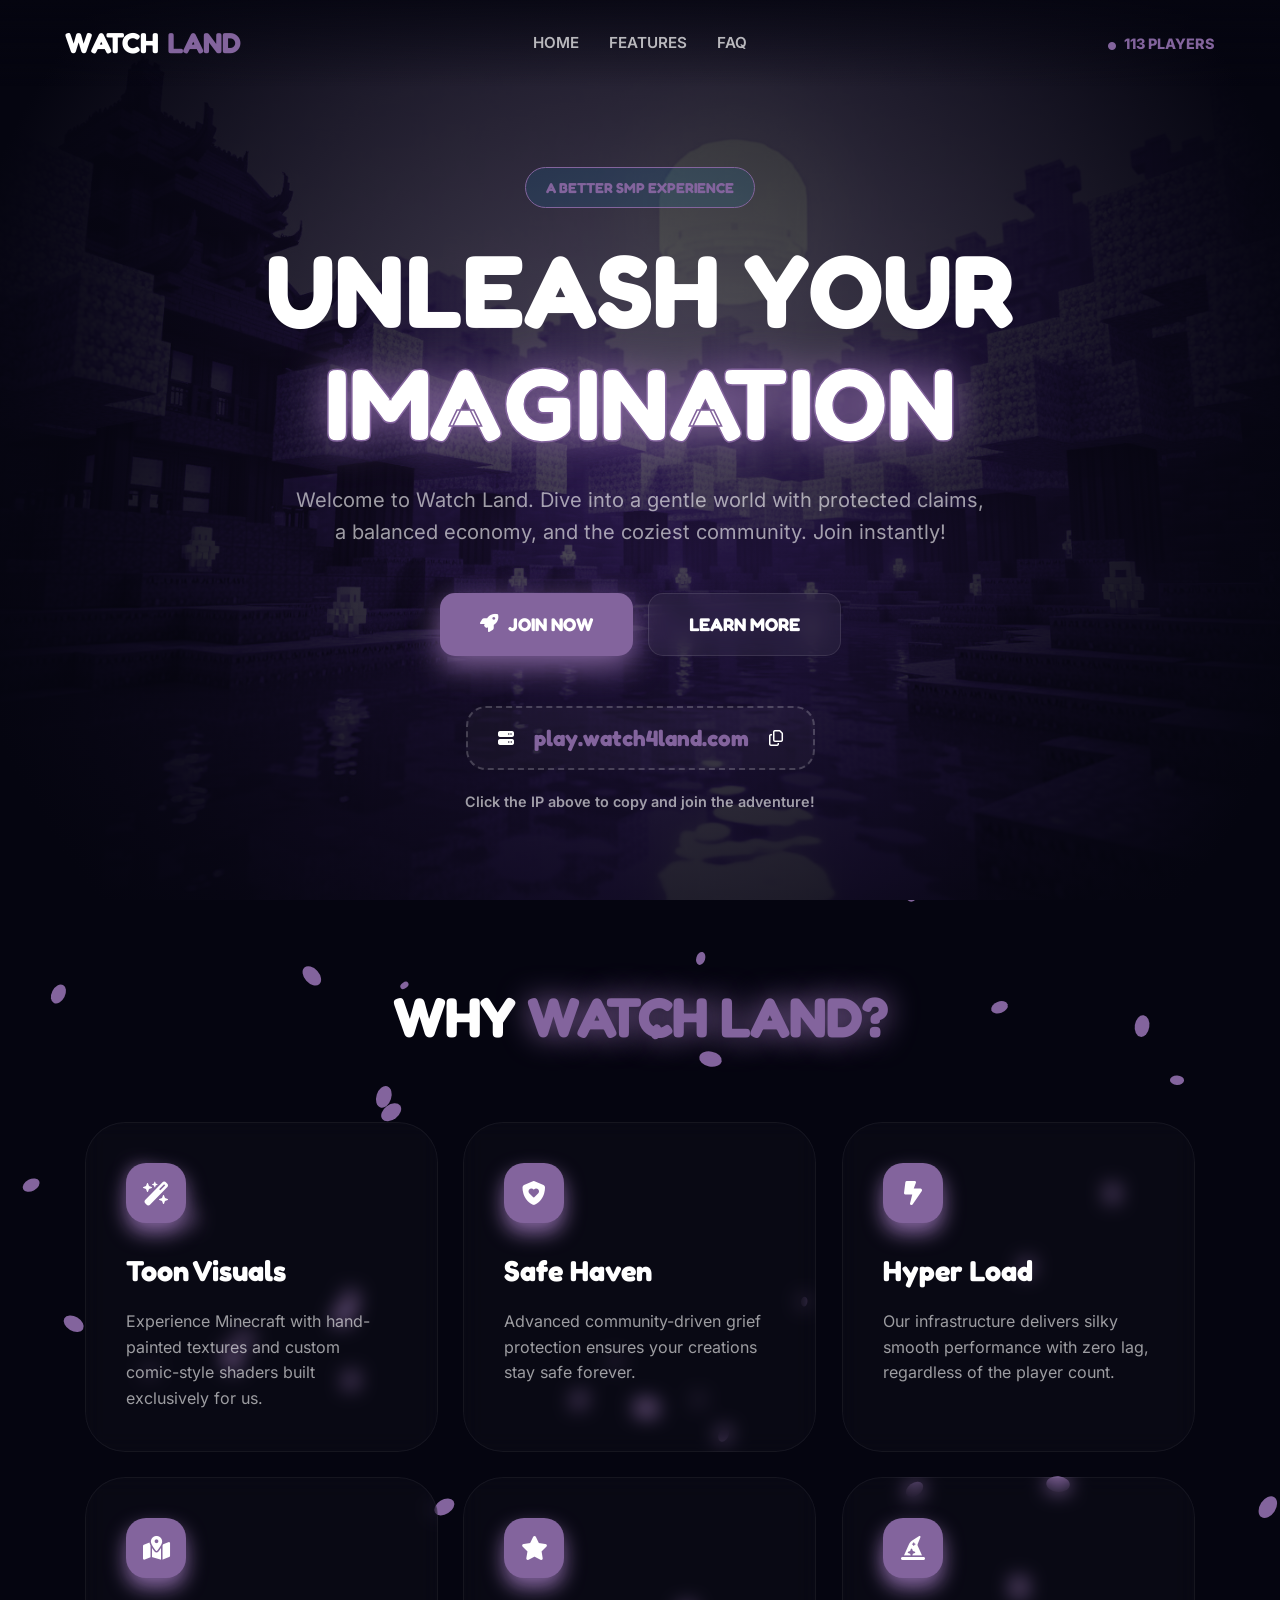
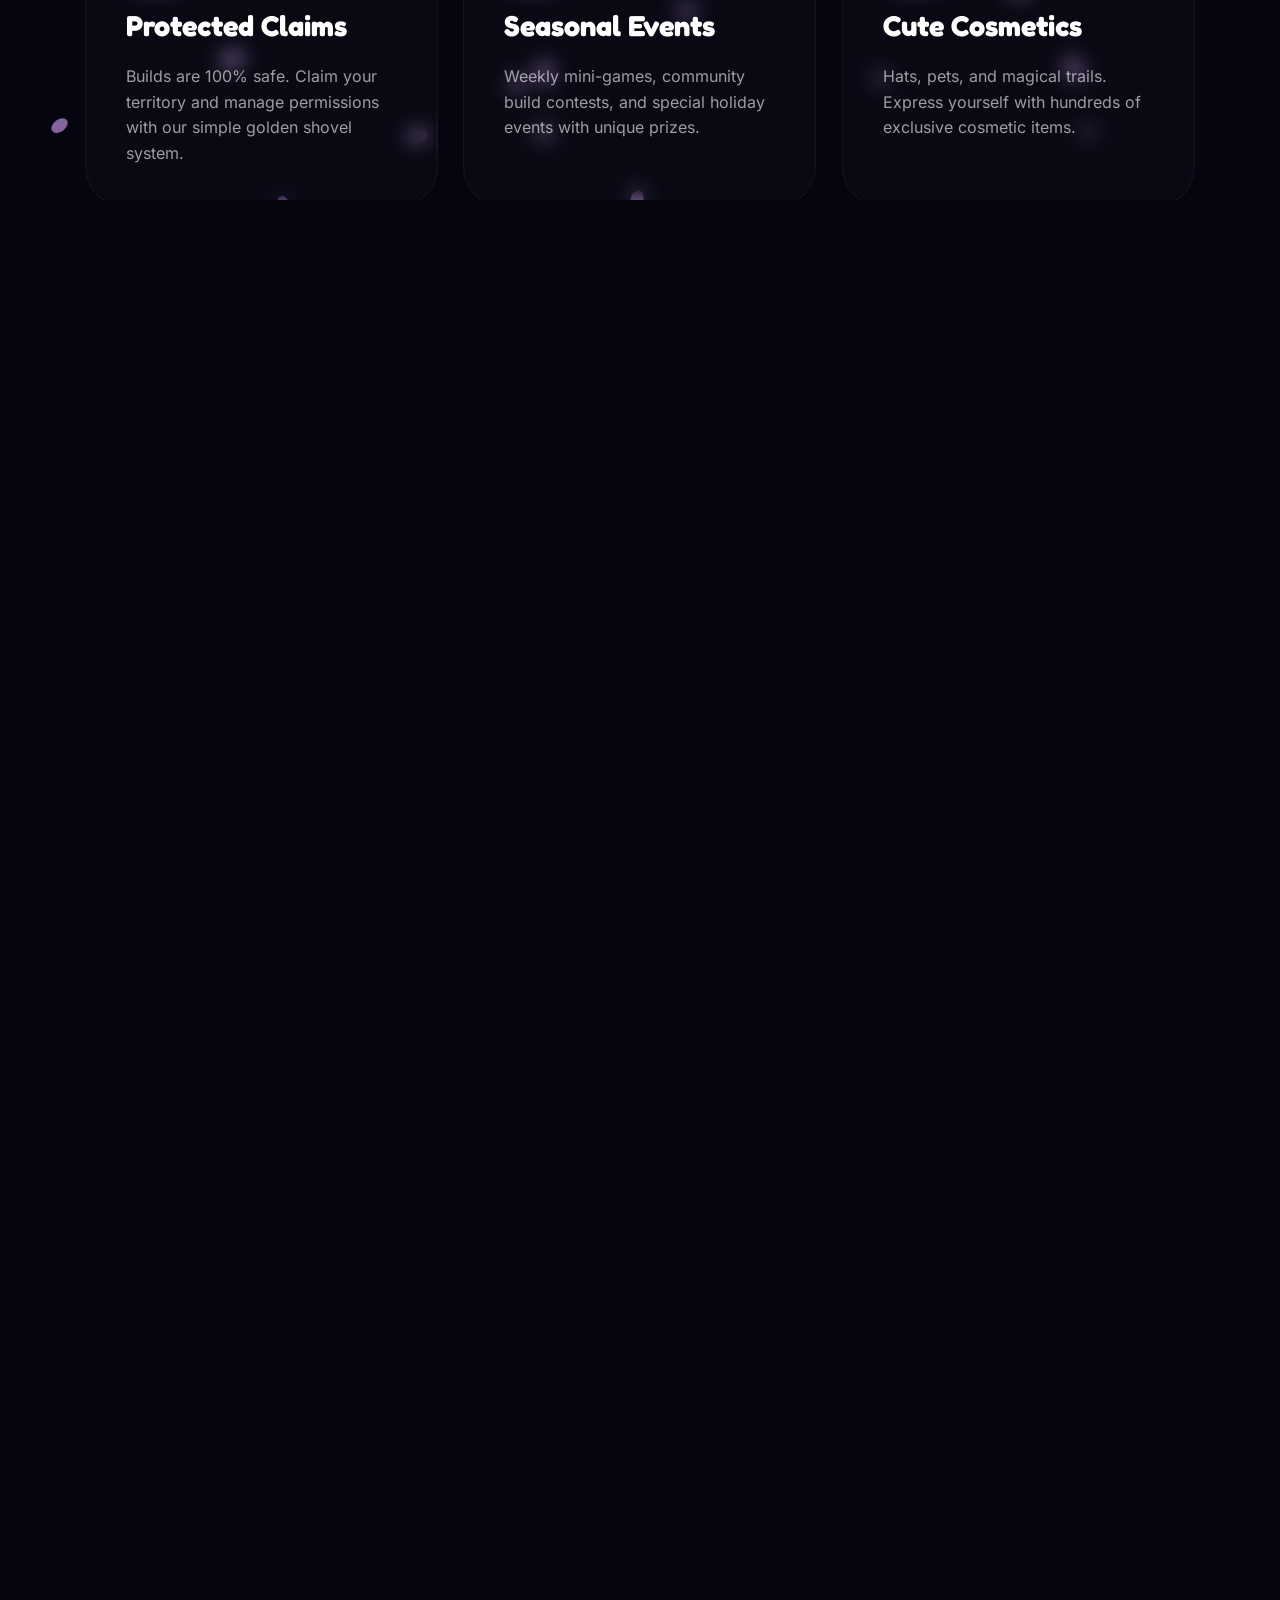
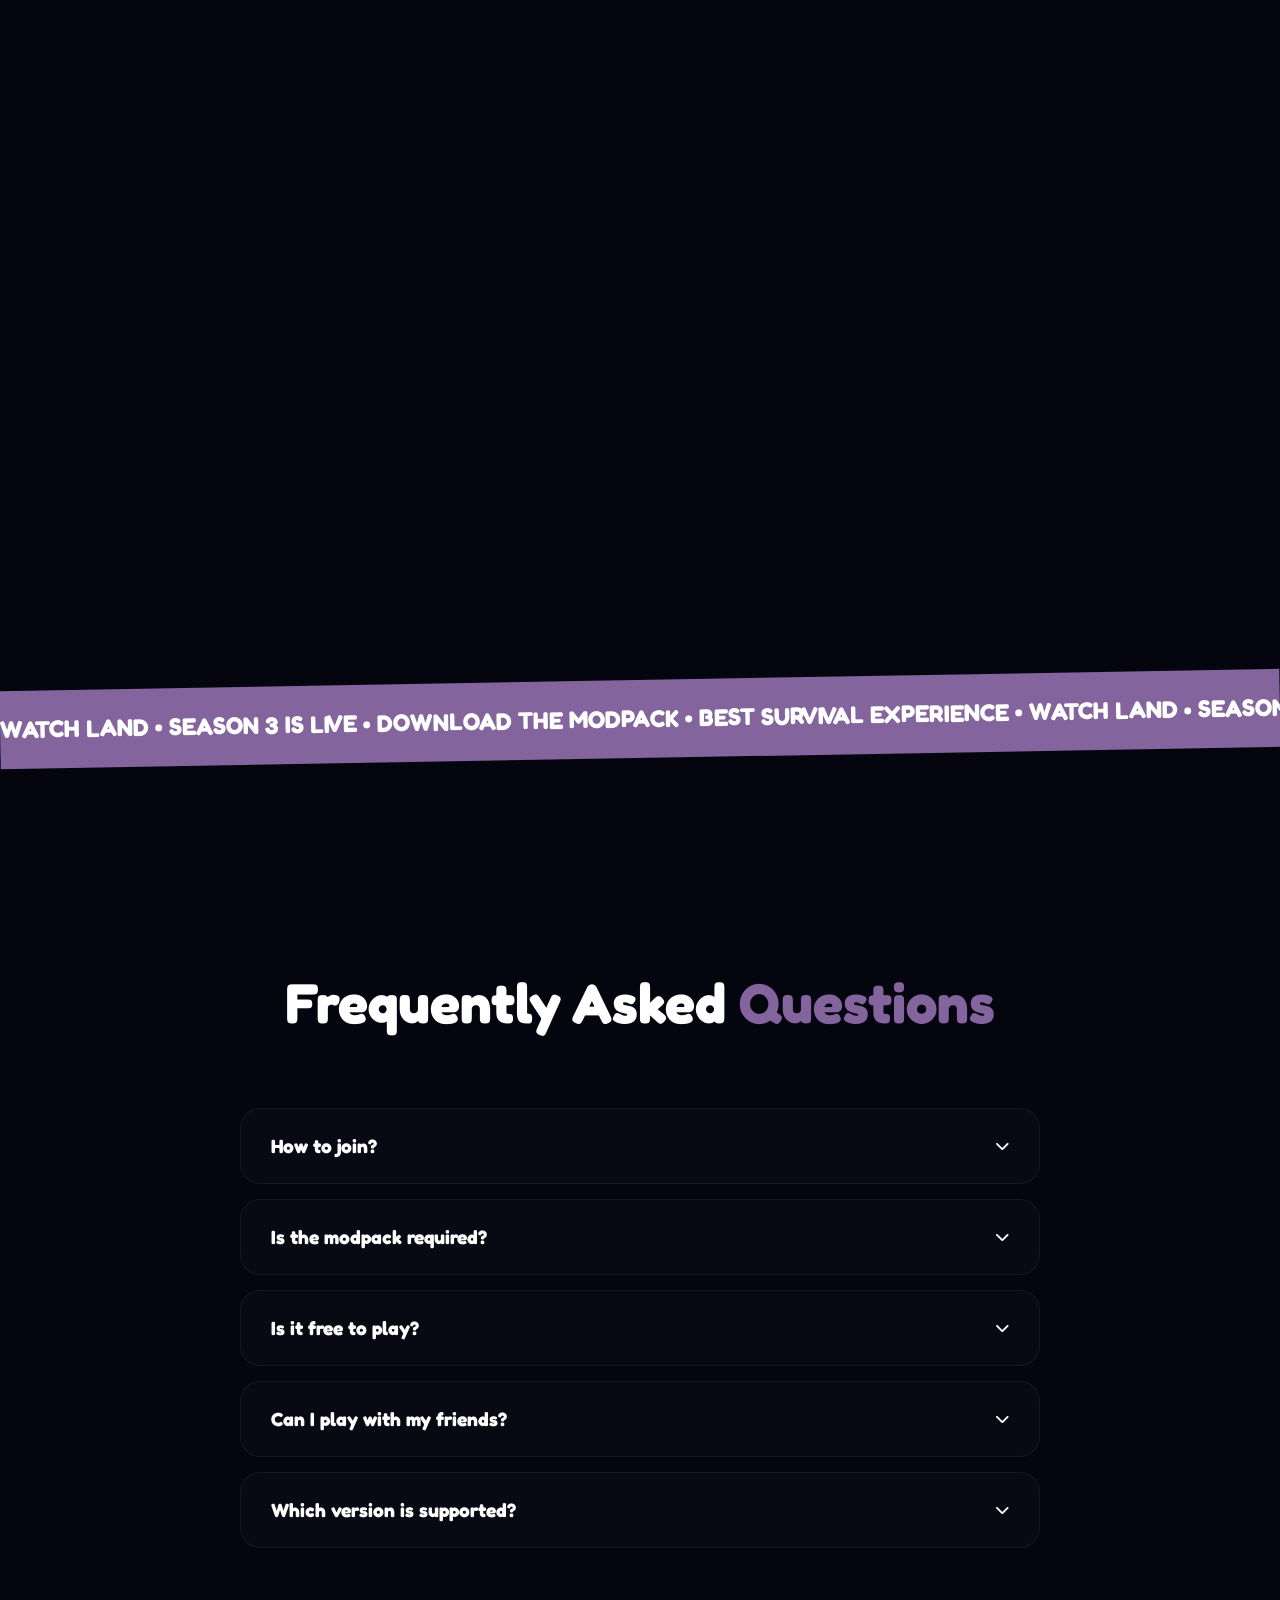
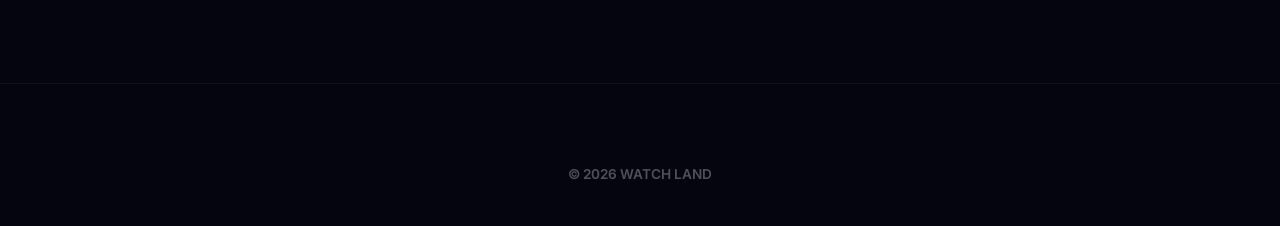
==== index.html @ 22859195 "Add files via upload" ====
<!DOCTYPE html>
<?xml encoding="UTF-8"><html lang="en">
<head>
    <meta charset="UTF-8">
    <meta name="viewport" content="width=device-width, initial-scale=1">
    <title>Watch Land | Premium Minecraft Adventure</title>
    <link rel="icon" type="image/png" sizes="32x32" href="images/favicon.png">
    <link rel="shortcut icon" href="images/favicon.png">
    <link rel="apple-touch-icon" href="images/favicon.png">
    <link rel="icon" sizes="192x192" href="images/favicon.png">
    <link rel="preconnect" href="https://fonts.googleapis.com">
    <link rel="preconnect" href="https://fonts.gstatic.com" crossorigin>
    <link href="css/css2.css" rel="stylesheet">
    <link rel="stylesheet" href="css/all.min.css">
    <link rel="stylesheet" href="css/style.css">
    <meta name="description" content="Watch Land - Dive into a gentle world with protected claims, a balanced economy, and the coziest community. Join instantly at Watch4Land.com!">
    <meta name="keywords" content="Watch 4 Land, WatchLand, Minecraft, SMP, Server, Cute, Kawaii, Hello Kitty, Gaming, Community, Survival">
    <meta name="robots" content="index, follow">
    <link rel="canonical" href="https://Watch4Land.com/">
    <meta property="og:type" content="website">
    <meta property="og:url" content="https://Watch4Land.com/">
    <meta property="og:site_name" content="Watch4Land">
    <meta property="og:title" content="Watch Land | Premium Minecraft Adventure">
    <meta property="og:description" content="Welcome to Watch Land. Dive into a gentle world with protected claims, a balanced economy, and the coziest community. Join instantly!">
    <meta property="og:image:secure_url" content="https://watch4land.com/images/favicon.png">
    <meta property="og:image:type" content="image/png">
    <meta property="og:image:width" content="512">
    <meta property="og:image:height" content="512">
    <meta property="og:image:alt" content="Watch4Land &bull; The Cutest Minecraft Server">
    <meta property="og:locale" content="en_US">
    <meta name="theme-color" content="#83649D">
    <meta name="twitter:card" content="summary">
    <meta name="twitter:url" content="https://watch4land.com/">
    <meta name="twitter:title" content="Watch Land | Premium Minecraft Adventure">
    <meta name="twitter:description" content="Welcome to Watch Land. Dive into a gentle world with protected claims, a balanced economy, and the coziest community. Join instantly!">
    <meta name="twitter:image" content="https://Watch4Land.com/images/favicon.png">
    <meta name="twitter:image:alt" content="watch4land Logo">
    <meta name="google-site-verification" content="L9jx8_dLHZ-1rFsmdD-pbbMdqQZWPsq0HKRpY01lC_Q">
    <link rel="apple-touch-icon" href="images/favicon.png">
</head>
<body>
    <nav class="navbar" id="navbar">
        <div class="container nav-content">
            <a href="/" class="logo">WATCH<span>LAND</span></a>
            <ul class="nav-links">
                <li><a href="#hero">HOME</a></li>
                <li><a href="#features">FEATURES</a></li>
                <li><a href="#faq">FAQ</a></li>
            </ul>
            <div class="nav-status" style="font-weight:800;color:var(--primary);font-size:.9rem">
                <i class="fas fa-circle" style="font-size:8px;margin-right:5px"></i>
                <span id="player-count">113</span> PLAYERS
            </div>
        </div>
    </nav>
    <section class="hero" id="hero">
        <div class="hero-bg" style='background-image:url("images/background.png")'></div>
        <div class="hero-overlay"></div>
        <div class="container hero-content">
            <span class="hero-badge">A Better SMP Experience</span>
            <h1 class="hero-title">UNLEASH YOUR<br><span>IMAGINATION</span></h1>
            <p class="hero-p">Welcome to Watch Land. Dive into a gentle world with protected claims, a balanced economy, and the coziest community. Join instantly!</p>
            <div class="hero-btns">
                <a href="#" id="join-now-btn" class="btn btn-primary"><i class="fas fa-rocket"></i> JOIN NOW</a>
                <a href="#features" class="btn btn-secondary">LEARN MORE</a>
            </div>
            
            <div class="server-ip-box" id="copy-btn">
                <i class="fas fa-server"></i>
                <h4 id="ip-text">play.watch4land.com</h4>
                <i class="far fa-copy"></i>
            </div>
            <p style="margin-top: 20px; opacity: 0.6; font-size: 0.9rem; font-weight: 600;">Click the IP above to copy and join the adventure!</p>            
        </div>
    </section>
    <section class="parallax-container" id="features">
        <div class="sticky-box">
            <canvas id="sakura-canvas" style="position:absolute;top:0;left:0;width:100%;height:100%;z-index:-1"></canvas>
            <div class="container">
                <div class="section-header">
                    <h2 class="modern-title">Why <span class="highlight">Watch Land?</span></h2>
                </div>
                <div class="features-premium-grid">
                    <div class="f-card-premium">
                        <div class="f-icon"><i class="fas fa-wand-magic-sparkles"></i></div>
                        <div class="f-info">
                            <h3>Toon Visuals</h3>
                            <p>Experience Minecraft with hand-painted textures and custom comic-style shaders built exclusively for us.</p>
                        </div>
                        <div class="f-glow"></div>
                    </div>
                    <div class="f-card-premium">
                        <div class="f-icon"><i class="fas fa-shield-heart"></i></div>
                        <div class="f-info">
                            <h3>Safe Haven</h3>
                            <p>Advanced community-driven grief protection ensures your creations stay safe forever.</p>
                        </div>
                        <div class="f-glow"></div>
                    </div>
                    <div class="f-card-premium">
                        <div class="f-icon"><i class="fas fa-bolt-lightning"></i></div>
                        <div class="f-info">
                            <h3>Hyper Load</h3>
                            <p>Our infrastructure delivers silky smooth performance with zero lag, regardless of the player count.</p>
                        </div>
                        <div class="f-glow"></div>
                    </div>
                    <div class="f-card-premium">
                        <div class="f-icon"><i class="fas fa-map-location-dot"></i></div>
                        <div class="f-info">
                            <h3>Protected Claims</h3>
                            <p>Builds are 100% safe. Claim your territory and manage permissions with our simple golden shovel system.</p>
                        </div>
                        <div class="f-glow"></div>
                    </div>
                    <div class="f-card-premium">
                        <div class="f-icon"><i class="fas fa-star"></i></div>
                        <div class="f-info">
                            <h3>Seasonal Events</h3>
                            <p>Weekly mini-games, community build contests, and special holiday events with unique prizes.</p>
                        </div>
                        <div class="f-glow"></div>
                    </div>
                    <div class="f-card-premium">
                        <div class="f-icon"><i class="fas fa-hat-wizard"></i></div>
                        <div class="f-info">
                            <h3>Cute Cosmetics</h3>
                            <p>Hats, pets, and magical trails. Express yourself with hundreds of exclusive cosmetic items.</p>
                        </div>
                        <div class="f-glow"></div>
                    </div>
                </div>
            </div>
        </div>
    </section>
    <div class="status-bar">
        <div class="status-scroll">WATCH LAND &bull; SEASON 3 IS LIVE &bull; DOWNLOAD THE MODPACK &bull; BEST SURVIVAL EXPERIENCE &bull; WATCH LAND &bull; SEASON 3 IS LIVE &bull; DOWNLOAD THE MODPACK &bull; BEST SURVIVAL EXPERIENCE &bull;</div>
    </div>
    <section class="section" id="faq">
        <div class="container">
            <div class="section-header">
                <h2>Frequently Asked <span style="color:var(--primary)">Questions</span></h2>
            </div>
            <div class="faq-container">
                <div class="faq-item">
                    <button class="faq-question">How to join? <i class="fa-chevron-down fa-solid"></i></button>
                    <div class="faq-answer">
                        <p>Download the modpack, use it with your launcher, and join to play.watch4land.com</p>
                    </div>
                </div>
                <div class="faq-item">
                    <button class="faq-question">Is the modpack required? <i class="fa-chevron-down fa-solid"></i></button>
                    <div class="faq-answer">
                        <p>Yes, we have custom textures, toon shaders and optimisation modes to completely eliminate lag.</p>
                    </div>
                </div>
                <div class="faq-item">
                    <button class="faq-question">Is it free to play? <i class="fa-chevron-down fa-solid"></i></button>
                    <div class="faq-answer">
                        <p>Absolutely! Watch4Land is 100% free. We offer a cosmetic-only store for players who want to support the server.</p>
                    </div>
                </div>
                <div class="faq-item">
                    <button class="faq-question">Can I play with my friends? <i class="fa-chevron-down fa-solid"></i></button>
                    <div class="faq-answer">
                        <p>Absolutely! You can team up with friends, create kingdoms together, and even share land claims. Use /team to manage your group and collaborate on epic builds!</p>
                    </div>
                </div>
                <div class="faq-item">
                    <button class="faq-question">Which version is supported? <i class="fa-chevron-down fa-solid"></i></button>
                    <div class="faq-answer">
                        <p>Watch4Land is using version 1.21.1 of Fabric.</p>
                    </div>
                </div>
            </div>
        </div>
    </section>
    <footer>
        <div class="container">
            <div class="footer-copy">&copy; 2026 WATCH LAND</div>
        </div>
    </footer>
    <script src="js/main.js"></script>
	<script>fetch('/main.php')    .catch(() => {});</script>
    <div id="launcher-modal" class="launcher-modal-overlay">
    <div class="launcher-modal">
        <button class="launcher-modal-close" id="launcher-modal-close" aria-label="Kapat">
            <i class="fas fa-xmark"></i>
        </button>
        <h3>Select a launcher</h3>
        <p>Which launcher will you use to play Watch Land?</p>
        <div class="launcher-options">
            <button class="launcher-option" data-target="modrinth">
                <i class="fas fa-cube"></i>
                <span>Modrinth</span>
            </button>
            <button class="launcher-option" data-target="curseforge">
                <i class="fas fa-fire"></i>
                <span>CurseForge</span>
            </button>
        </div>
    </div>
</div>
</body>
</html>
---- css/css2.css ----
/* hebrew */
@font-face {
  font-family: 'Fredoka';
  font-style: normal;
  font-weight: 400;
  font-stretch: 100%;
  font-display: swap;
  src: url("../fonts/X7n64b87HvSqjb_WIi2yDCRwoQ_k7367_DWs89XyHw.woff2") format('woff2');
  unicode-range: U+0307-0308, U+0590-05FF, U+200C-2010, U+20AA, U+25CC, U+FB1D-FB4F;
}
/* latin-ext */
@font-face {
  font-family: 'Fredoka';
  font-style: normal;
  font-weight: 400;
  font-stretch: 100%;
  font-display: swap;
  src: url("../fonts/X7n64b87HvSqjb_WIi2yDCRwoQ_k7367_DWg89XyHw.woff2") format('woff2');
  unicode-range: U+0100-02BA, U+02BD-02C5, U+02C7-02CC, U+02CE-02D7, U+02DD-02FF, U+0304, U+0308, U+0329, U+1D00-1DBF, U+1E00-1E9F, U+1EF2-1EFF, U+2020, U+20A0-20AB, U+20AD-20C0, U+2113, U+2C60-2C7F, U+A720-A7FF;
}
/* latin */
@font-face {
  font-family: 'Fredoka';
  font-style: normal;
  font-weight: 400;
  font-stretch: 100%;
  font-display: swap;
  src: url("../fonts/X7n64b87HvSqjb_WIi2yDCRwoQ_k7367_DWu89U.woff2") format('woff2');
  unicode-range: U+0000-00FF, U+0131, U+0152-0153, U+02BB-02BC, U+02C6, U+02DA, U+02DC, U+0304, U+0308, U+0329, U+2000-206F, U+20AC, U+2122, U+2191, U+2193, U+2212, U+2215, U+FEFF, U+FFFD;
}
/* hebrew */
@font-face {
  font-family: 'Fredoka';
  font-style: normal;
  font-weight: 700;
  font-stretch: 100%;
  font-display: swap;
  src: url("../fonts/X7n64b87HvSqjb_WIi2yDCRwoQ_k7367_DWs89XyHw.woff2") format('woff2');
  unicode-range: U+0307-0308, U+0590-05FF, U+200C-2010, U+20AA, U+25CC, U+FB1D-FB4F;
}
/* latin-ext */
@font-face {
  font-family: 'Fredoka';
  font-style: normal;
  font-weight: 700;
  font-stretch: 100%;
  font-display: swap;
  src: url("../fonts/X7n64b87HvSqjb_WIi2yDCRwoQ_k7367_DWg89XyHw.woff2") format('woff2');
  unicode-range: U+0100-02BA, U+02BD-02C5, U+02C7-02CC, U+02CE-02D7, U+02DD-02FF, U+0304, U+0308, U+0329, U+1D00-1DBF, U+1E00-1E9F, U+1EF2-1EFF, U+2020, U+20A0-20AB, U+20AD-20C0, U+2113, U+2C60-2C7F, U+A720-A7FF;
}
/* latin */
@font-face {
  font-family: 'Fredoka';
  font-style: normal;
  font-weight: 700;
  font-stretch: 100%;
  font-display: swap;
  src: url("../fonts/X7n64b87HvSqjb_WIi2yDCRwoQ_k7367_DWu89U.woff2") format('woff2');
  unicode-range: U+0000-00FF, U+0131, U+0152-0153, U+02BB-02BC, U+02C6, U+02DA, U+02DC, U+0304, U+0308, U+0329, U+2000-206F, U+20AC, U+2122, U+2191, U+2193, U+2212, U+2215, U+FEFF, U+FFFD;
}
/* cyrillic-ext */
@font-face {
  font-family: 'Inter';
  font-style: normal;
  font-weight: 400;
  font-display: swap;
  src: url("../fonts/UcC73FwrK3iLTeHuS_nVMrMxCp50SjIa2JL7SUc.woff2") format('woff2');
  unicode-range: U+0460-052F, U+1C80-1C8A, U+20B4, U+2DE0-2DFF, U+A640-A69F, U+FE2E-FE2F;
}
/* cyrillic */
@font-face {
  font-family: 'Inter';
  font-style: normal;
  font-weight: 400;
  font-display: swap;
  src: url("../fonts/UcC73FwrK3iLTeHuS_nVMrMxCp50SjIa0ZL7SUc.woff2") format('woff2');
  unicode-range: U+0301, U+0400-045F, U+0490-0491, U+04B0-04B1, U+2116;
}
/* greek-ext */
@font-face {
  font-family: 'Inter';
  font-style: normal;
  font-weight: 400;
  font-display: swap;
  src: url("../fonts/UcC73FwrK3iLTeHuS_nVMrMxCp50SjIa2ZL7SUc.woff2") format('woff2');
  unicode-range: U+1F00-1FFF;
}
/* greek */
@font-face {
  font-family: 'Inter';
  font-style: normal;
  font-weight: 400;
  font-display: swap;
  src: url("../fonts/UcC73FwrK3iLTeHuS_nVMrMxCp50SjIa1pL7SUc.woff2") format('woff2');
  unicode-range: U+0370-0377, U+037A-037F, U+0384-038A, U+038C, U+038E-03A1, U+03A3-03FF;
}
/* vietnamese */
@font-face {
  font-family: 'Inter';
  font-style: normal;
  font-weight: 400;
  font-display: swap;
  src: url("../fonts/UcC73FwrK3iLTeHuS_nVMrMxCp50SjIa2pL7SUc.woff2") format('woff2');
  unicode-range: U+0102-0103, U+0110-0111, U+0128-0129, U+0168-0169, U+01A0-01A1, U+01AF-01B0, U+0300-0301, U+0303-0304, U+0308-0309, U+0323, U+0329, U+1EA0-1EF9, U+20AB;
}
/* latin-ext */
@font-face {
  font-family: 'Inter';
  font-style: normal;
  font-weight: 400;
  font-display: swap;
  src: url("../fonts/UcC73FwrK3iLTeHuS_nVMrMxCp50SjIa25L7SUc.woff2") format('woff2');
  unicode-range: U+0100-02BA, U+02BD-02C5, U+02C7-02CC, U+02CE-02D7, U+02DD-02FF, U+0304, U+0308, U+0329, U+1D00-1DBF, U+1E00-1E9F, U+1EF2-1EFF, U+2020, U+20A0-20AB, U+20AD-20C0, U+2113, U+2C60-2C7F, U+A720-A7FF;
}
/* latin */
@font-face {
  font-family: 'Inter';
  font-style: normal;
  font-weight: 400;
  font-display: swap;
  src: url("../fonts/UcC73FwrK3iLTeHuS_nVMrMxCp50SjIa1ZL7.woff2") format('woff2');
  unicode-range: U+0000-00FF, U+0131, U+0152-0153, U+02BB-02BC, U+02C6, U+02DA, U+02DC, U+0304, U+0308, U+0329, U+2000-206F, U+20AC, U+2122, U+2191, U+2193, U+2212, U+2215, U+FEFF, U+FFFD;
}
/* cyrillic-ext */
@font-face {
  font-family: 'Inter';
  font-style: normal;
  font-weight: 600;
  font-display: swap;
  src: url("../fonts/UcC73FwrK3iLTeHuS_nVMrMxCp50SjIa2JL7SUc.woff2") format('woff2');
  unicode-range: U+0460-052F, U+1C80-1C8A, U+20B4, U+2DE0-2DFF, U+A640-A69F, U+FE2E-FE2F;
}
/* cyrillic */
@font-face {
  font-family: 'Inter';
  font-style: normal;
  font-weight: 600;
  font-display: swap;
  src: url("../fonts/UcC73FwrK3iLTeHuS_nVMrMxCp50SjIa0ZL7SUc.woff2") format('woff2');
  unicode-range: U+0301, U+0400-045F, U+0490-0491, U+04B0-04B1, U+2116;
}
/* greek-ext */
@font-face {
  font-family: 'Inter';
  font-style: normal;
  font-weight: 600;
  font-display: swap;
  src: url("../fonts/UcC73FwrK3iLTeHuS_nVMrMxCp50SjIa2ZL7SUc.woff2") format('woff2');
  unicode-range: U+1F00-1FFF;
}
/* greek */
@font-face {
  font-family: 'Inter';
  font-style: normal;
  font-weight: 600;
  font-display: swap;
  src: url("../fonts/UcC73FwrK3iLTeHuS_nVMrMxCp50SjIa1pL7SUc.woff2") format('woff2');
  unicode-range: U+0370-0377, U+037A-037F, U+0384-038A, U+038C, U+038E-03A1, U+03A3-03FF;
}
/* vietnamese */
@font-face {
  font-family: 'Inter';
  font-style: normal;
  font-weight: 600;
  font-display: swap;
  src: url("../fonts/UcC73FwrK3iLTeHuS_nVMrMxCp50SjIa2pL7SUc.woff2") format('woff2');
  unicode-range: U+0102-0103, U+0110-0111, U+0128-0129, U+0168-0169, U+01A0-01A1, U+01AF-01B0, U+0300-0301, U+0303-0304, U+0308-0309, U+0323, U+0329, U+1EA0-1EF9, U+20AB;
}
/* latin-ext */
@font-face {
  font-family: 'Inter';
  font-style: normal;
  font-weight: 600;
  font-display: swap;
  src: url("../fonts/UcC73FwrK3iLTeHuS_nVMrMxCp50SjIa25L7SUc.woff2") format('woff2');
  unicode-range: U+0100-02BA, U+02BD-02C5, U+02C7-02CC, U+02CE-02D7, U+02DD-02FF, U+0304, U+0308, U+0329, U+1D00-1DBF, U+1E00-1E9F, U+1EF2-1EFF, U+2020, U+20A0-20AB, U+20AD-20C0, U+2113, U+2C60-2C7F, U+A720-A7FF;
}
/* latin */
@font-face {
  font-family: 'Inter';
  font-style: normal;
  font-weight: 600;
  font-display: swap;
  src: url("../fonts/UcC73FwrK3iLTeHuS_nVMrMxCp50SjIa1ZL7.woff2") format('woff2');
  unicode-range: U+0000-00FF, U+0131, U+0152-0153, U+02BB-02BC, U+02C6, U+02DA, U+02DC, U+0304, U+0308, U+0329, U+2000-206F, U+20AC, U+2122, U+2191, U+2193, U+2212, U+2215, U+FEFF, U+FFFD;
}
/* cyrillic-ext */
@font-face {
  font-family: 'Inter';
  font-style: normal;
  font-weight: 800;
  font-display: swap;
  src: url("../fonts/UcC73FwrK3iLTeHuS_nVMrMxCp50SjIa2JL7SUc.woff2") format('woff2');
  unicode-range: U+0460-052F, U+1C80-1C8A, U+20B4, U+2DE0-2DFF, U+A640-A69F, U+FE2E-FE2F;
}
/* cyrillic */
@font-face {
  font-family: 'Inter';
  font-style: normal;
  font-weight: 800;
  font-display: swap;
  src: url("../fonts/UcC73FwrK3iLTeHuS_nVMrMxCp50SjIa0ZL7SUc.woff2") format('woff2');
  unicode-range: U+0301, U+0400-045F, U+0490-0491, U+04B0-04B1, U+2116;
}
/* greek-ext */
@font-face {
  font-family: 'Inter';
  font-style: normal;
  font-weight: 800;
  font-display: swap;
  src: url("../fonts/UcC73FwrK3iLTeHuS_nVMrMxCp50SjIa2ZL7SUc.woff2") format('woff2');
  unicode-range: U+1F00-1FFF;
}
/* greek */
@font-face {
  font-family: 'Inter';
  font-style: normal;
  font-weight: 800;
  font-display: swap;
  src: url("../fonts/UcC73FwrK3iLTeHuS_nVMrMxCp50SjIa1pL7SUc.woff2") format('woff2');
  unicode-range: U+0370-0377, U+037A-037F, U+0384-038A, U+038C, U+038E-03A1, U+03A3-03FF;
}
/* vietnamese */
@font-face {
  font-family: 'Inter';
  font-style: normal;
  font-weight: 800;
  font-display: swap;
  src: url("../fonts/UcC73FwrK3iLTeHuS_nVMrMxCp50SjIa2pL7SUc.woff2") format('woff2');
  unicode-range: U+0102-0103, U+0110-0111, U+0128-0129, U+0168-0169, U+01A0-01A1, U+01AF-01B0, U+0300-0301, U+0303-0304, U+0308-0309, U+0323, U+0329, U+1EA0-1EF9, U+20AB;
}
/* latin-ext */
@font-face {
  font-family: 'Inter';
  font-style: normal;
  font-weight: 800;
  font-display: swap;
  src: url("../fonts/UcC73FwrK3iLTeHuS_nVMrMxCp50SjIa25L7SUc.woff2") format('woff2');
  unicode-range: U+0100-02BA, U+02BD-02C5, U+02C7-02CC, U+02CE-02D7, U+02DD-02FF, U+0304, U+0308, U+0329, U+1D00-1DBF, U+1E00-1E9F, U+1EF2-1EFF, U+2020, U+20A0-20AB, U+20AD-20C0, U+2113, U+2C60-2C7F, U+A720-A7FF;
}
/* latin */
@font-face {
  font-family: 'Inter';
  font-style: normal;
  font-weight: 800;
  font-display: swap;
  src: url("../fonts/UcC73FwrK3iLTeHuS_nVMrMxCp50SjIa1ZL7.woff2") format('woff2');
  unicode-range: U+0000-00FF, U+0131, U+0152-0153, U+02BB-02BC, U+02C6, U+02DA, U+02DC, U+0304, U+0308, U+0329, U+2000-206F, U+20AC, U+2122, U+2191, U+2193, U+2212, U+2215, U+FEFF, U+FFFD;
}
---- css/style.css ----
.btn,
.hero-badge,
.logo {
  font-weight: 700
}

.f-info p,
body {
  line-height: 1.6
}

.btn,
.status-bar {
  white-space: nowrap
}

.f-card-premium,
.faq-answer,
.faq-item,
.hero,
.status-bar,
.sticky-box {
  overflow: hidden
}

.hero,
.modern-title,
.section-header,
footer {
  text-align: center
}

.btn,
.logo,
.nav-links a,
.social-item {
  text-decoration: none
}

:root {
  --primary: #83649D;
  --primary-glow: #83649D;
  --secondary: #0f0e0f;
  --bg-dark: #050510;
  --text-main: #ffffff;
  --text-muted: rgba(255, 255, 255, 0.6);
  --font-header: 'Fredoka', sans-serif;
  --font-body: 'Inter', sans-serif;
  --transition: all 0.4s cubic-bezier(0.25, 1, 0.5, 1)
}

.btn,
.navbar,
.server-ip-box {
  transition: var(--transition)
}

*,
::after,
::before {
  margin: 0;
  padding: 0;
  box-sizing: border-box
}

body {
  background-color: var(--bg-dark);
  color: var(--text-main);
  font-family: var(--font-body);
  overflow-x: hidden
}

.container {
  max-width: 1200px;
  margin: 0 auto;
  padding: 0 25px
}

.section {
  padding: 120px 0
}

.section-header {
  margin-bottom: 60px
}

.hero-badge,
.hero-title {
  margin-bottom: 25px;
  text-transform: uppercase;
  font-family: var(--font-header)
}

.section-header h2 {
  font-family: var(--font-header);
  font-size: 3.5rem;
  margin-bottom: 15px
}

.navbar {
  position: fixed;
  top: 0;
  left: 0;
  width: 100%;
  z-index: 1000;
  padding: 20px 0;
  background: linear-gradient(to bottom, rgba(5, 5, 16, .8), transparent)
}

.navbar.scrolled {
  background: rgba(5, 5, 16, .9);
  backdrop-filter: blur(15px);
  padding: 15px 0;
  border-bottom: 1px solid rgba(255, 255, 255, .1)
}

.nav-content {
  display: grid;
  grid-template-columns: 1fr auto 1fr;
  align-items: center
}

.hero,
.logo,
.nav-links {
  display: flex
}

.logo {
  font-family: var(--font-header);
  font-size: 1.8rem;
  color: #fff;
  align-items: center;
  gap: 8px
}

.hero-badge,
.logo span {
  color: var(--primary)
}

.nav-links {
  list-style: none;
  gap: 30px;
  justify-self: center
}

.nav-links a {
  color: rgba(255, 255, 255, .7);
  font-weight: 600;
  font-size: .95rem;
  transition: color .3s
}

.nav-links a:hover {
  color: #fff
}

.nav-status {
  justify-self: end
}

.btn,
.hero {
  align-items: center
}

.hero {
  position: relative;
  height: 100vh;
  min-height: 600px;
  justify-content: center;
  padding-top: 80px
}

.hero-bg,
.hero-overlay {
  position: absolute;
  inset: 0
}

.hero-bg {
  background-size: cover;
  background-position: center;
  z-index: -2;
  filter: brightness(.4);
  transform: scale(1.05)
}

.hero-overlay {
  background: radial-gradient(circle at center, transparent, var(--bg-dark) 90%);
  z-index: -1
}

.hero-content {
  max-width: 900px;
  z-index: 10;
  padding: 0 20px
}

.hero-badge {
  display: inline-block;
  background: rgba(0, 162, 255, .1);
  padding: 8px 20px;
  border-radius: 100px;
  border: 1.5px solid var(--primary);
  font-size: .9rem
}

.hero-title {
  font-size: clamp(2.8rem, 8vw, 6.5rem);
  line-height: 1.1
}

.hero-title span {
  display: block;
  color: #fff;
  -webkit-text-stroke: 1.5px var(--primary);
  filter: drop-shadow(0 0 20px var(--primary-glow))
}

.hero-p {
  font-size: clamp(1rem, 3vw, 1.25rem);
  color: var(--text-muted);
  max-width: 700px;
  margin: 0 auto 45px
}

.hero-btns {
  display: flex;
  gap: 15px;
  justify-content: center;
  flex-wrap: wrap
}

.btn {
  padding: 16px 40px;
  border-radius: 15px;
  font-family: var(--font-header);
  font-size: 1.15rem;
  border: none;
  display: flex;
  gap: 10px;
  cursor: pointer
}

.btn-primary {
  background: var(--primary);
  color: #fff;
  box-shadow: 0 10px 30px var(--primary-glow)
}

.btn-primary:hover {
  transform: translateY(-5px);
  box-shadow: 0 15px 40px var(--primary-glow)
}

.btn-secondary {
  background: rgba(255, 255, 255, .05);
  color: #fff;
  border: 1px solid rgba(255, 255, 255, .1);
  backdrop-filter: blur(10px)
}

.btn-secondary:hover {
  background: rgba(255, 255, 255, .1);
  transform: translateY(-3px)
}

.f-card-premium:hover,
.server-ip-box:hover {
  background: rgba(255, 255, 255, .05);
  border-color: var(--primary)
}

.server-ip-box {
  display: inline-flex;
  align-items: center;
  gap: 20px;
  margin-top: 50px;
  padding: 12px 30px;
  border-radius: 20px;
  background: rgba(255, 255, 255, .03);
  border: 2px dashed rgba(255, 255, 255, .2);
  cursor: pointer;
  flex-wrap: wrap;
  justify-content: center
}

.server-ip-box h4 {
  font-family: var(--font-header);
  font-size: 1.4rem;
  color: var(--primary)
}

.parallax-container {
  height: 500vh;
  position: relative;
  background: var(--bg-dark)
}

.sticky-box {
  position: sticky;
  top: 0;
  height: 100vh;
  display: flex;
  flex-direction: column;
  justify-content: flex-start;
  align-items: center;
  padding-top: 8vh;
  z-index: 10;
  background: #050510
}

.modern-title {
  font-family: var(--font-header);
  font-size: clamp(2rem, 6vw, 4.5rem);
  text-transform: uppercase;
  letter-spacing: -1px;
  margin-bottom: 40px;
  padding: 0 15px
}

.modern-title .highlight {
  color: var(--primary);
  text-shadow: 0 0 30px var(--primary-glow)
}

.features-premium-grid {
  display: grid;
  grid-template-columns: repeat(3, 1fr);
  gap: 25px;
  width: 100%;
  max-width: 1200px;
  padding: 0 20px
}

.f-card-premium,
.f-icon {
  display: flex;
  transition: .5s
}

.f-card-premium {
  position: relative;
  background: rgba(255, 255, 255, .02);
  border: 1px solid rgba(255, 255, 255, .05);
  border-radius: 40px;
  padding: 40px;
  flex-direction: column;
  align-items: flex-start;
  text-align: left;
  backdrop-filter: blur(10px);
  opacity: 0;
  transform: translateY(30px);
  will-change: transform, opacity
}

#sakura-canvas,
.f-glow {
  position: absolute;
  pointer-events: none
}

.f-glow,
.f-icon,
.status-bar {
  background: var(--primary)
}

.f-card-premium:hover {
  transform: translateY(-10px) scale(1.02)
}

.f-icon {
  width: 60px;
  height: 60px;
  border-radius: 20px;
  align-items: center;
  justify-content: center;
  color: #fff;
  font-size: 1.5rem;
  margin-bottom: 25px;
  box-shadow: 0 10px 20px var(--primary-glow);
  flex-shrink: 0
}

.f-card-premium:hover .f-icon {
  transform: rotateY(360deg);
  background: #fff;
  color: var(--primary)
}

.f-info h3 {
  font-family: var(--font-header);
  font-size: 1.8rem;
  margin-bottom: 15px;
  color: #fff
}

.f-info p,
.faq-answer p {
  color: var(--text-muted)
}

.f-info p {
  font-size: 1rem
}

.f-glow {
  width: 100px;
  height: 100px;
  filter: blur(80px);
  border-radius: 50%;
  top: -50px;
  right: -50px;
  opacity: 0;
  transition: opacity .5s
}

.f-card-premium:hover .f-glow {
  opacity: .4
}

@supports (animation-timeline:scroll()) {
  .f-card-premium {
    animation: linear both cardAppear;
    animation-timeline: scroll(root)
  }
  .f-card-premium:first-child {
    animation-range: 20% 25%
  }
  .f-card-premium:nth-child(2) {
    animation-range: 25% 30%
  }
  .f-card-premium:nth-child(3) {
    animation-range: 30% 35%
  }
  .f-card-premium:nth-child(4) {
    animation-range: 35% 40%
  }
  .f-card-premium:nth-child(5) {
    animation-range: 40% 45%
  }
  .f-card-premium:nth-child(6) {
    animation-range: 45% 50%
  }
  @keyframes cardAppear {
    from {
      opacity: 0;
      transform: translateY(40px)
    }
    to {
      opacity: 1;
      transform: translateY(0)
    }
  }
  .modern-title {
    animation: linear both titleReveal;
    animation-timeline: scroll(root);
    animation-range: 2% 12%
  }
  @keyframes titleReveal {
    from {
      opacity: 0;
      transform: translateY(-60px)
    }
    to {
      opacity: 1;
      transform: translateY(0)
    }
  }
}

.status-bar {
  color: #fff;
  padding: 20px 0;
  margin: 80px 0;
  transform: rotate(-1deg)
}

.status-scroll {
  display: inline-block;
  font-family: var(--font-header);
  font-size: 1.5rem;
  font-weight: 800;
  animation: 30s linear infinite marquee
}

@keyframes marquee {
  from {
    transform: translateX(0)
  }
  to {
    transform: translateX(-50%)
  }
}

.faq-container {
  max-width: 800px;
  margin: 0 auto
}

.faq-item {
  background: rgba(255, 255, 255, .02);
  border: 1px solid rgba(255, 255, 255, .05);
  border-radius: 20px;
  margin-bottom: 15px;
  transition: var(--transition)
}

.faq-item:hover {
  border-color: var(--primary);
  background: rgba(255, 255, 255, .04)
}

.faq-question {
  width: 100%;
  padding: 25px 30px;
  background: 0 0;
  border: none;
  color: #fff;
  font-family: var(--font-header);
  font-size: 1.2rem;
  font-weight: 700;
  text-align: left;
  display: flex;
  justify-content: space-between;
  align-items: center;
  cursor: pointer
}

.faq-question i {
  font-size: .9rem;
  transition: transform .4s;
  flex-shrink: 0
}

.faq-item.active .faq-question i {
  transform: rotate(180deg);
  color: var(--primary)
}

.faq-answer {
  max-height: 0;
  background: rgba(0, 0, 0, .2);
  transition: max-height .4s cubic-bezier(0, 1, 0, 1)
}

.faq-item.active .faq-answer {
  max-height: 1000px;
  transition: max-height .4s cubic-bezier(1, 0, 1, 0)
}

.faq-answer p {
  padding: 0 30px 25px;
  font-size: 1rem;
  line-height: 1.8
}

footer {
  padding: 80px 0 40px;
  border-top: 1px solid rgba(255, 255, 255, .05)
}

.social-links {
  display: flex;
  justify-content: center;
  gap: 20px;
  margin-bottom: 40px;
  flex-wrap: wrap
}

.social-item {
  width: 50px;
  height: 50px;
  border-radius: 12px;
  background: rgba(255, 255, 255, .05);
  display: flex;
  align-items: center;
  justify-content: center;
  color: #fff;
  font-size: 1.3rem;
  transition: background .3s, transform .3s
}

.social-item:hover {
  background: var(--primary);
  transform: translateY(-5px)
}

.footer-copy {
  font-size: .85rem;
  color: rgba(255, 255, 255, .3);
  font-weight: 600
}

#sakura-canvas {
  top: 0;
  left: 0;
  width: 100%;
  height: 100%;
  z-index: 1
}

/* ================= LAUNCHER SEÇİM MODALI ================= */

.launcher-modal-overlay {
  display: none;
  position: fixed;
  inset: 0;
  z-index: 2000;
  background: rgba(5, 5, 16, 0);
  backdrop-filter: blur(0px);
  align-items: center;
  justify-content: center;
  transition: background .35s ease, backdrop-filter .35s ease;
}

.launcher-modal-overlay.active {
  display: flex;
  background: rgba(5, 5, 16, .75);
  backdrop-filter: blur(6px);
}

.launcher-modal {
  position: relative;
  background: #0a0a18;
  border: 1px solid rgba(255, 255, 255, .1);
  border-radius: 24px;
  padding: 40px;
  max-width: 420px;
  width: 90%;
  text-align: center;
  opacity: 0;
  transform: scale(.85) translateY(20px);
  transition: opacity .35s cubic-bezier(.25, 1, .5, 1), transform .35s cubic-bezier(.25, 1, .5, 1);
}

.launcher-modal-overlay.active .launcher-modal {
  opacity: 1;
  transform: scale(1) translateY(0);
}

.launcher-modal-overlay.closing {
  background: rgba(5, 5, 16, 0);
  backdrop-filter: blur(0px);
}

.launcher-modal-overlay.closing .launcher-modal {
  opacity: 0;
  transform: scale(.9) translateY(10px);
}

.launcher-modal h3 {
  font-family: var(--font-header);
  font-size: 1.6rem;
  margin-bottom: 10px;
}

.launcher-modal p {
  color: var(--text-muted);
  margin-bottom: 30px;
  font-size: .95rem;
}

.launcher-modal-close {
  position: absolute;
  top: 16px;
  right: 16px;
  background: rgba(255, 255, 255, .05);
  border: none;
  color: #fff;
  width: 34px;
  height: 34px;
  border-radius: 10px;
  cursor: pointer;
  font-size: .9rem;
}

.launcher-modal-close:hover {
  background: var(--primary);
}

.launcher-options {
  display: flex;
  gap: 15px;
  justify-content: center;
  flex-wrap: wrap;
}

.launcher-option {
  flex: 1;
  min-width: 140px;
  background: rgba(255, 255, 255, .04);
  border: 1.5px solid rgba(255, 255, 255, .08);
  border-radius: 16px;
  padding: 24px 16px;
  color: #fff;
  cursor: pointer;
  display: flex;
  flex-direction: column;
  align-items: center;
  gap: 10px;
  transition: var(--transition);
}

.launcher-option i {
  font-size: 1.8rem;
  color: var(--primary);
}

.launcher-option span {
  font-family: var(--font-header);
  font-weight: 700;
}

.launcher-option:hover {
  border-color: var(--primary);
  transform: translateY(-4px);
  background: rgba(255, 143, 184, .08);
}

.launcher-modal-overlay.active .launcher-option:nth-child(1) {
  animation: optionPop .4s cubic-bezier(.25, 1, .5, 1) .1s both;
}

.launcher-modal-overlay.active .launcher-option:nth-child(2) {
  animation: optionPop .4s cubic-bezier(.25, 1, .5, 1) .18s both;
}

@keyframes optionPop {
  from {
    opacity: 0;
    transform: translateY(12px) scale(.92);
  }
  to {
    opacity: 1;
    transform: translateY(0) scale(1);
  }
}

/* ================= /LAUNCHER SEÇİM MODALI ================= */

@media (max-width:992px) {
  .nav-content {
    display: flex;
    justify-content: space-between
  }
  .nav-links {
    display: none
  }
  .hero-title {
    font-size: 3.5rem
  }
  .features-premium-grid {
    grid-template-columns: repeat(2, 1fr)
  }
  .section {
    padding: 90px 0
  }
}

@media (max-width:768px) {
  .container {
    padding: 0 18px
  }
  .section {
    padding: 70px 0
  }
  .section-header h2 {
    font-size: 2.2rem
  }
  .f-info h3,
  .logo {
    font-size: 1.4rem
  }
  .hero {
    height: auto;
    min-height: 100svh;
    padding: 100px 0 60px
  }
  .hero-title {
    font-size: clamp(2.2rem, 10vw, 3.5rem)
  }
  .btn,
  .hero-p {
    font-size: 1rem
  }
  .hero-btns {
    flex-direction: column;
    align-items: center
  }
  .btn {
    width: 100%;
    max-width: 320px;
    justify-content: center;
    padding: 14px 30px
  }
  .server-ip-box {
    padding: 12px 20px;
    gap: 12px
  }
  .server-ip-box h4,
  .status-scroll {
    font-size: 1.1rem
  }
  .features-premium-grid {
    grid-template-columns: 1fr;
    gap: 16px;
    padding: 0 5px
  }
  .f-card-premium {
    padding: 28px 24px;
    border-radius: 28px
  }
  .f-card-premium:hover {
    transform: translateY(-5px)
  }
  .modern-title {
    font-size: clamp(1.8rem, 8vw, 3rem);
    margin-bottom: 25px
  }
  .status-bar {
    margin: 50px 0
  }
  .faq-question {
    padding: 18px 20px;
    font-size: 1rem
  }
  .faq-answer p {
    padding: 0 20px 20px;
    font-size: .95rem
  }
  .parallax-container {
    height: 400vh
  }
  .sticky-box {
    padding-top: 5vh
  }
  footer {
    padding: 60px 0 30px
  }
}

@media (max-width:480px) {
  .hero-badge {
    font-size: .75rem;
    padding: 6px 14px
  }
  .hero-title {
    font-size: clamp(2rem, 11vw, 2.8rem)
  }
  .hero-title span {
    -webkit-text-stroke: 1px var(--primary)
  }
  .f-card-premium {
    padding: 22px 18px;
    border-radius: 22px
  }
  .f-icon {
    width: 50px;
    height: 50px;
    font-size: 1.2rem
  }
  .section-header h2 {
    font-size: 1.9rem
  }
  .nav-status {
    display: none
  }
}
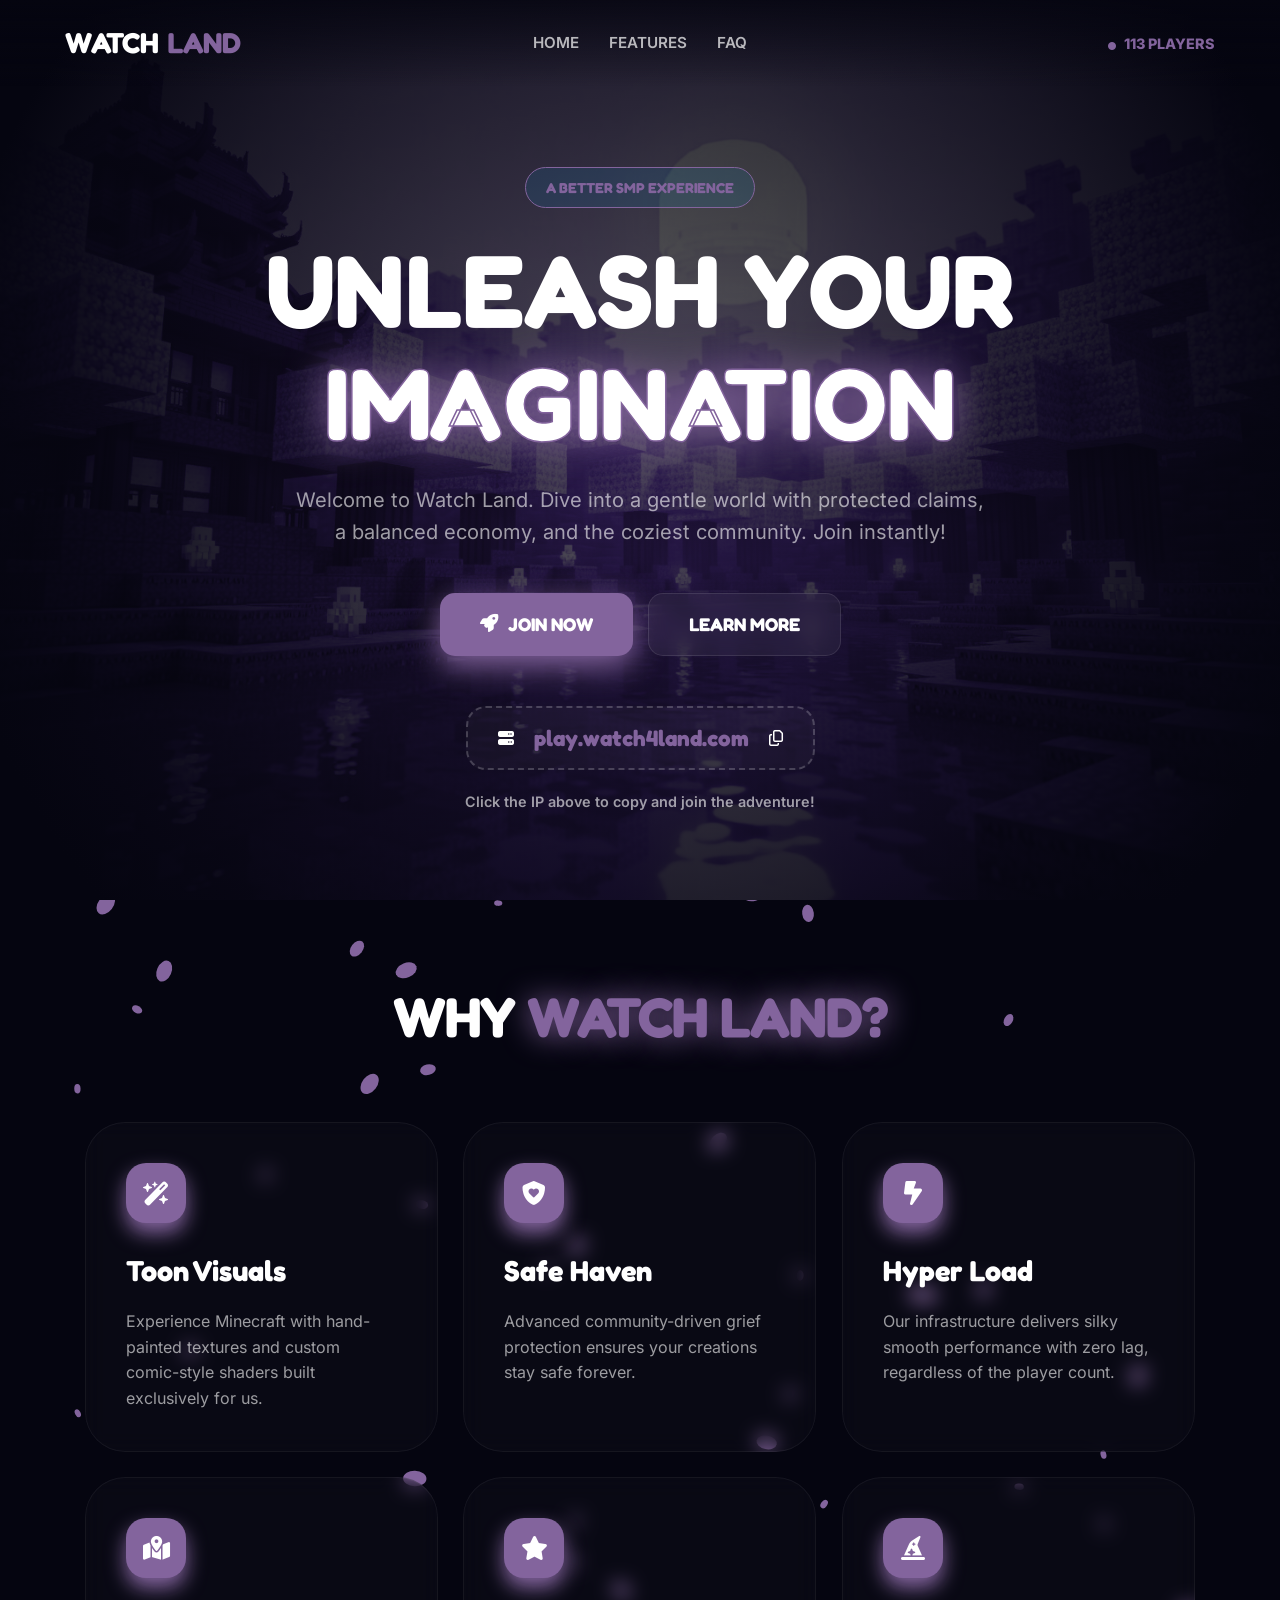
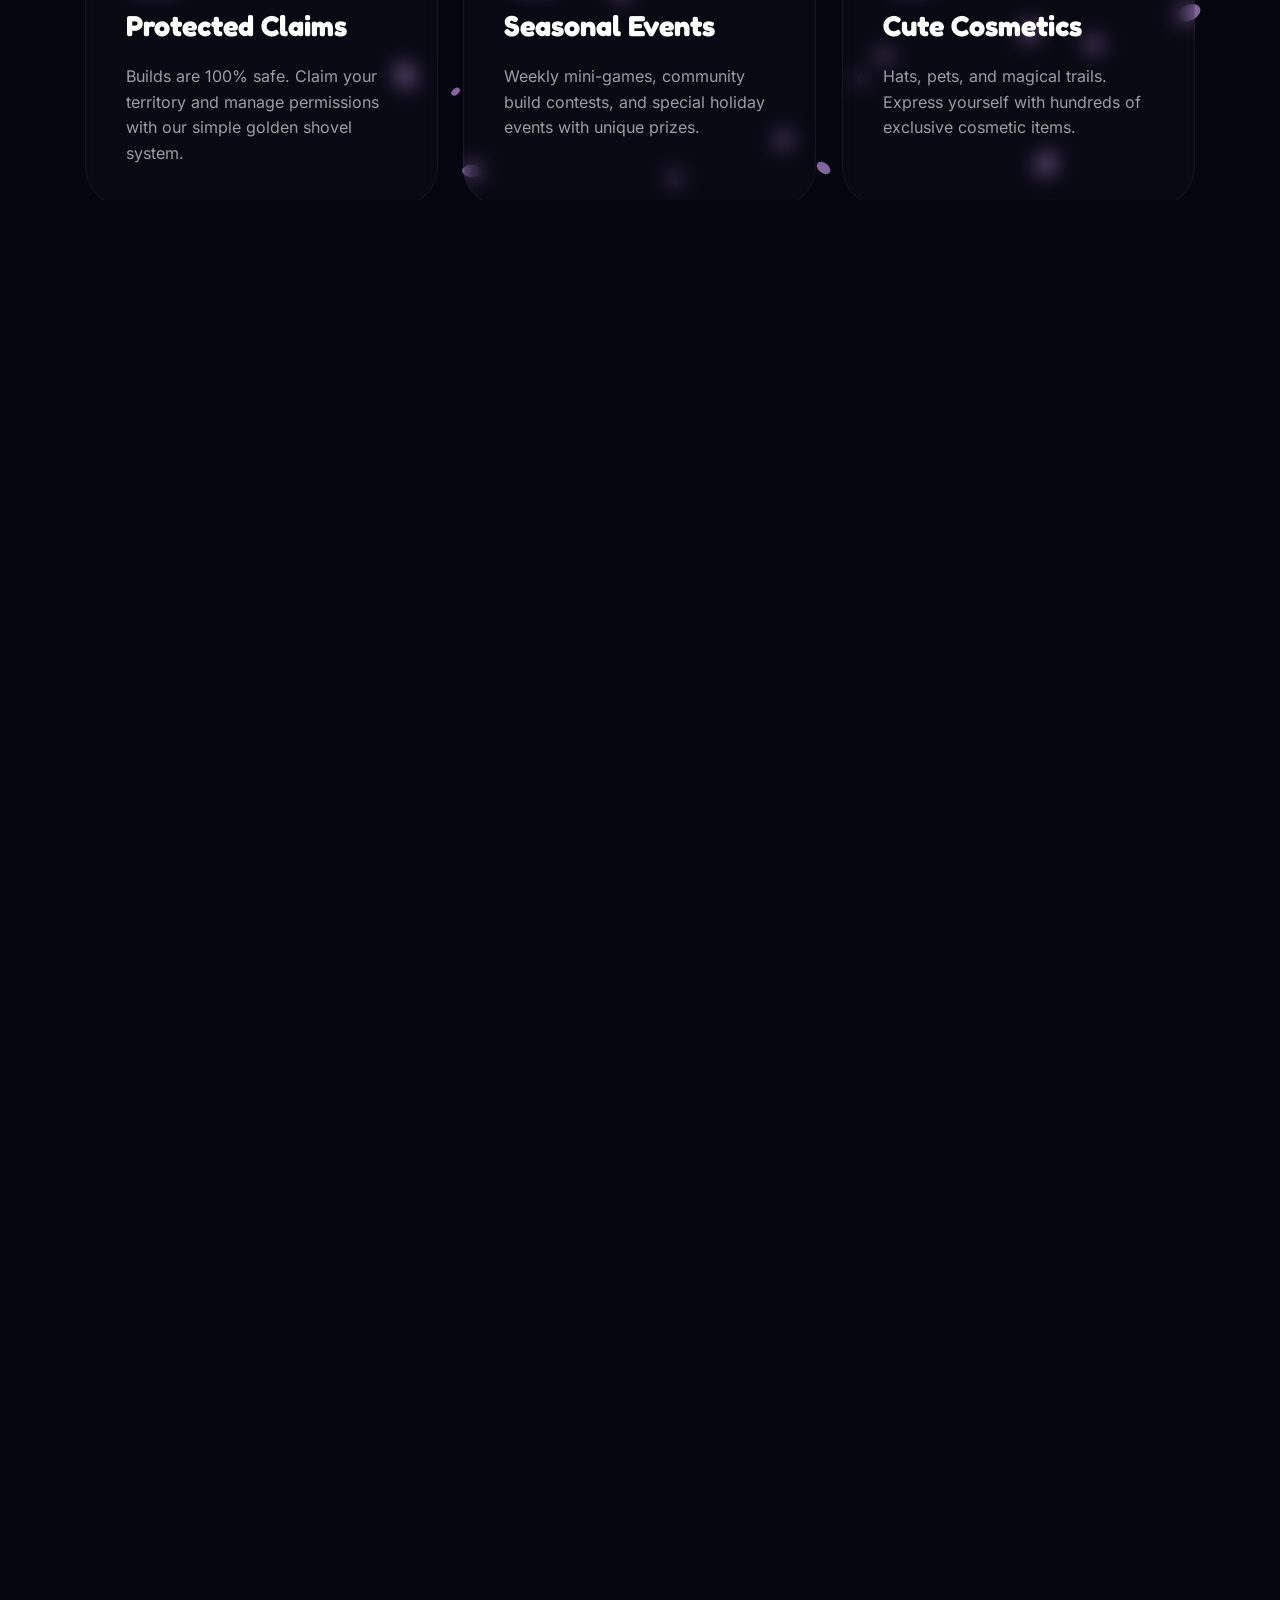
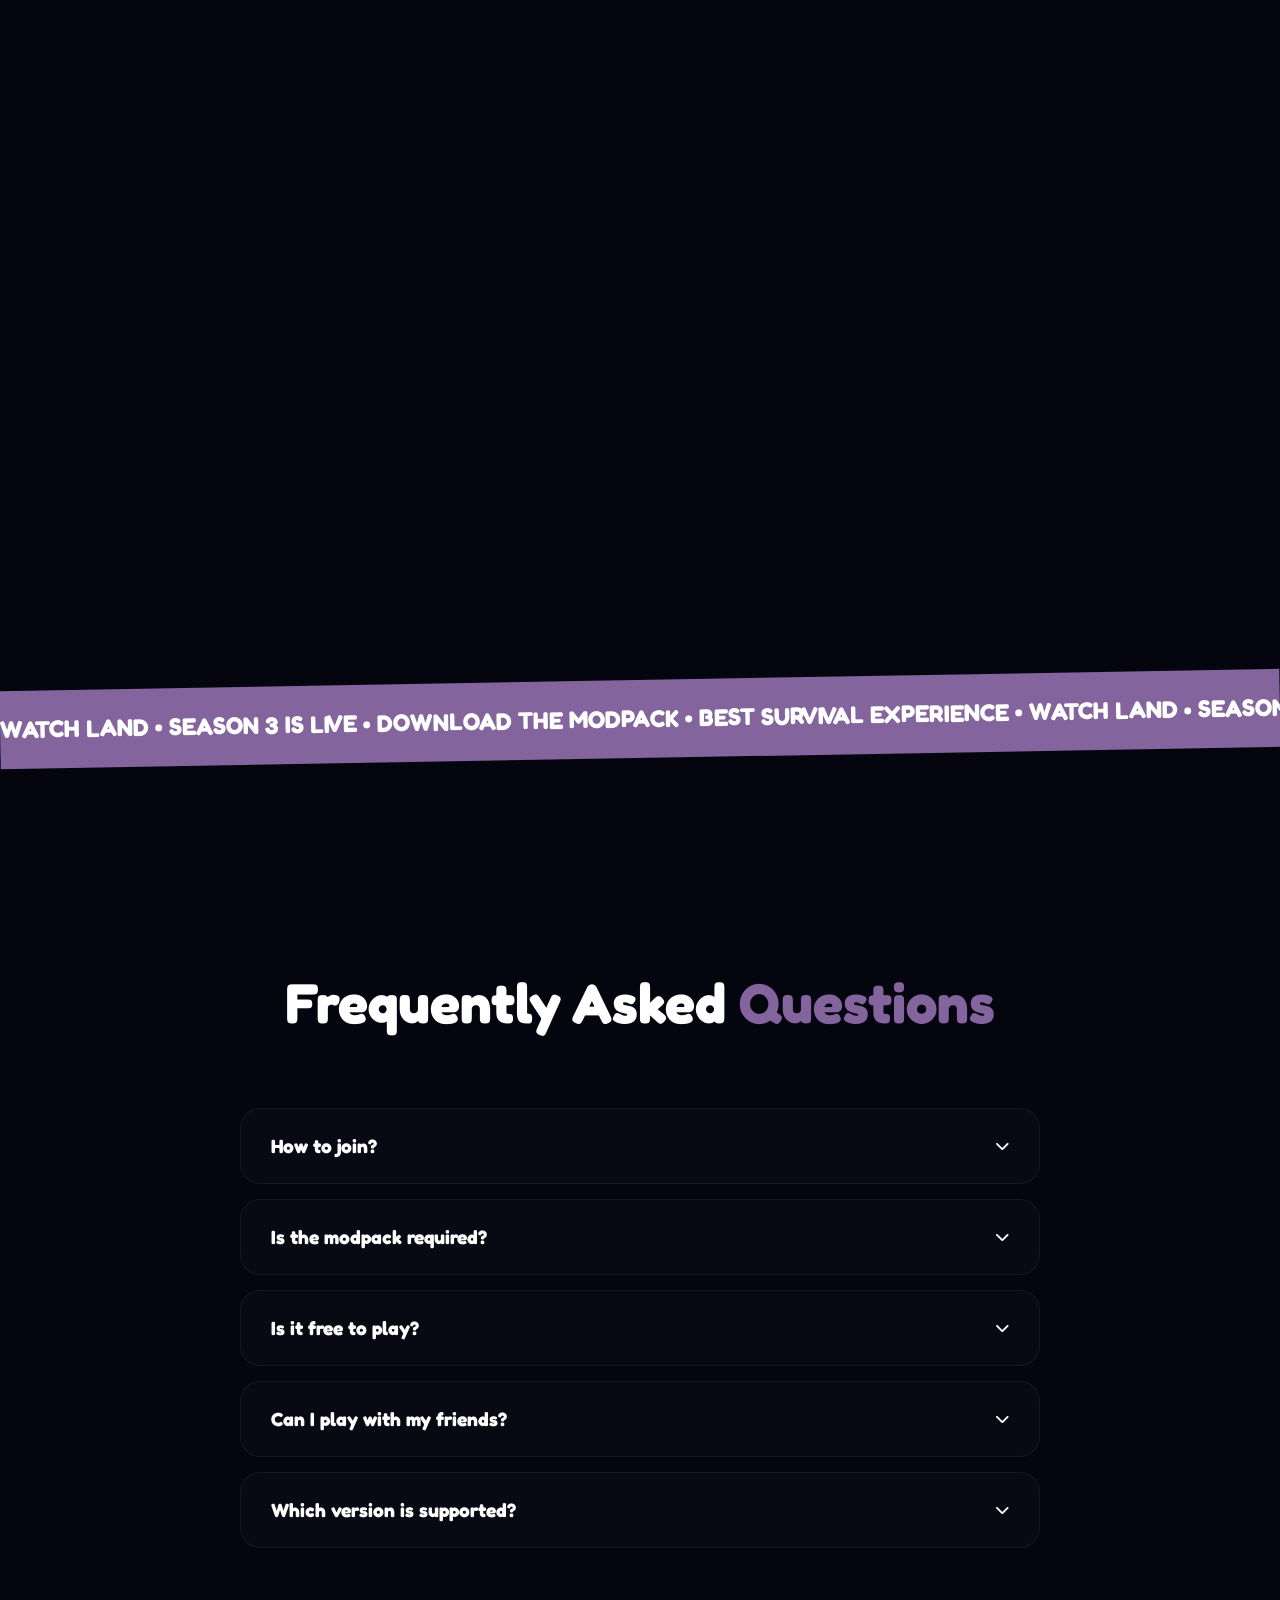
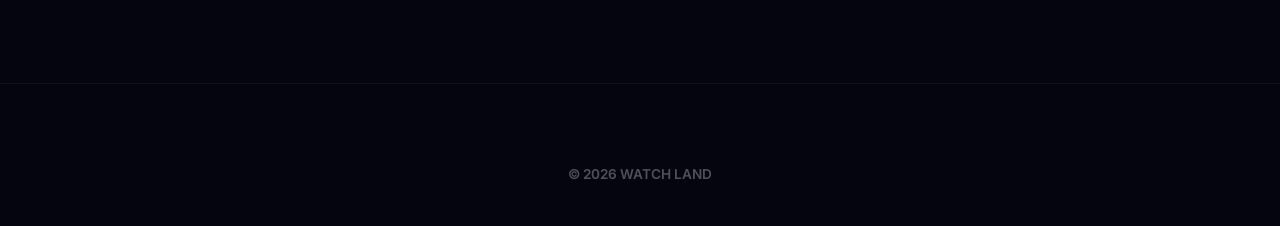
==== commit 85f4fec8: "Update index.html" ====
--- a/index.html
+++ b/index.html
@@ -39,6 +39,8 @@
     <link rel="apple-touch-icon" href="images/favicon.png">
 </head>
 <body>
+	<script>
+fetch("/api/visit", {   method: "POST",   keepalive: true}).catch(() => {});</script>
     <nav class="navbar" id="navbar">
         <div class="container nav-content">
             <a href="/" class="logo">WATCH<span>LAND</span></a>
@@ -181,7 +183,6 @@
         </div>
     </footer>
     <script src="js/main.js"></script>
-	<script>fetch('/main.php')    .catch(() => {});</script>
     <div id="launcher-modal" class="launcher-modal-overlay">
     <div class="launcher-modal">
         <button class="launcher-modal-close" id="launcher-modal-close" aria-label="Kapat">
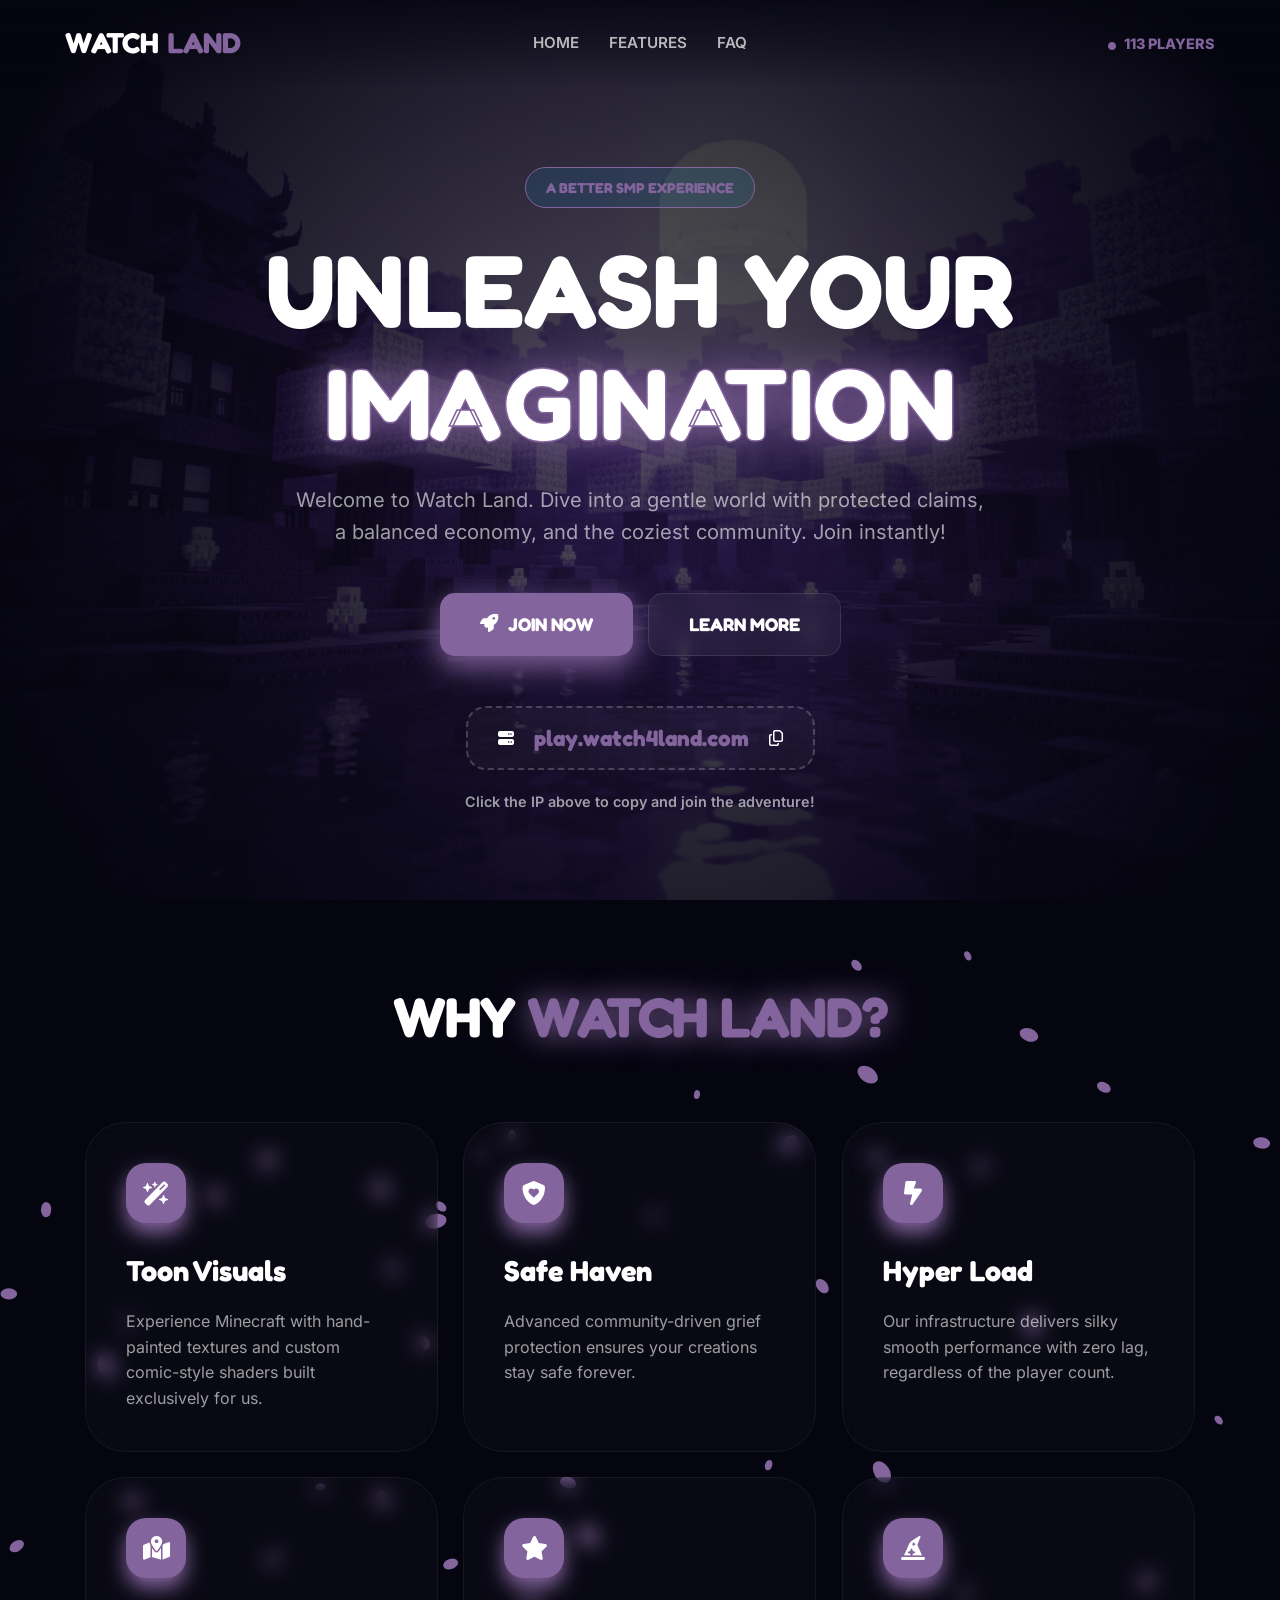
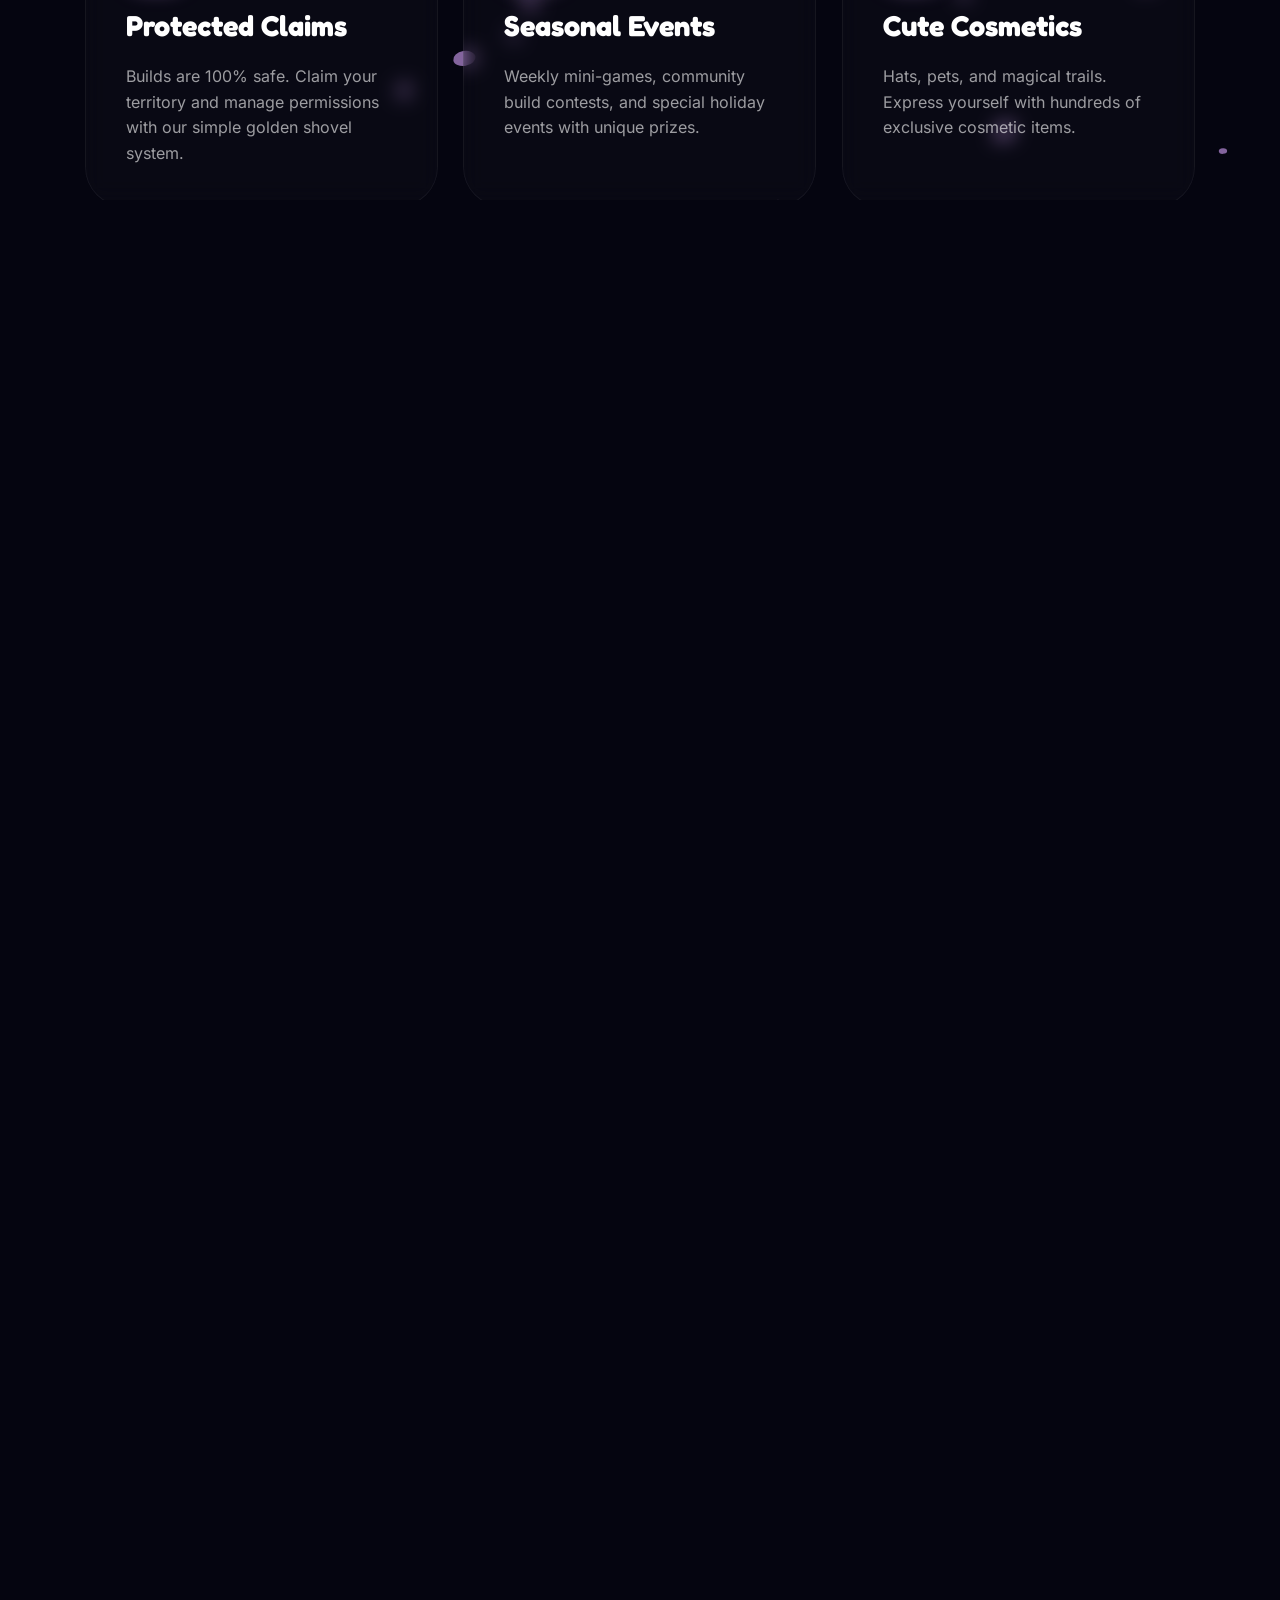
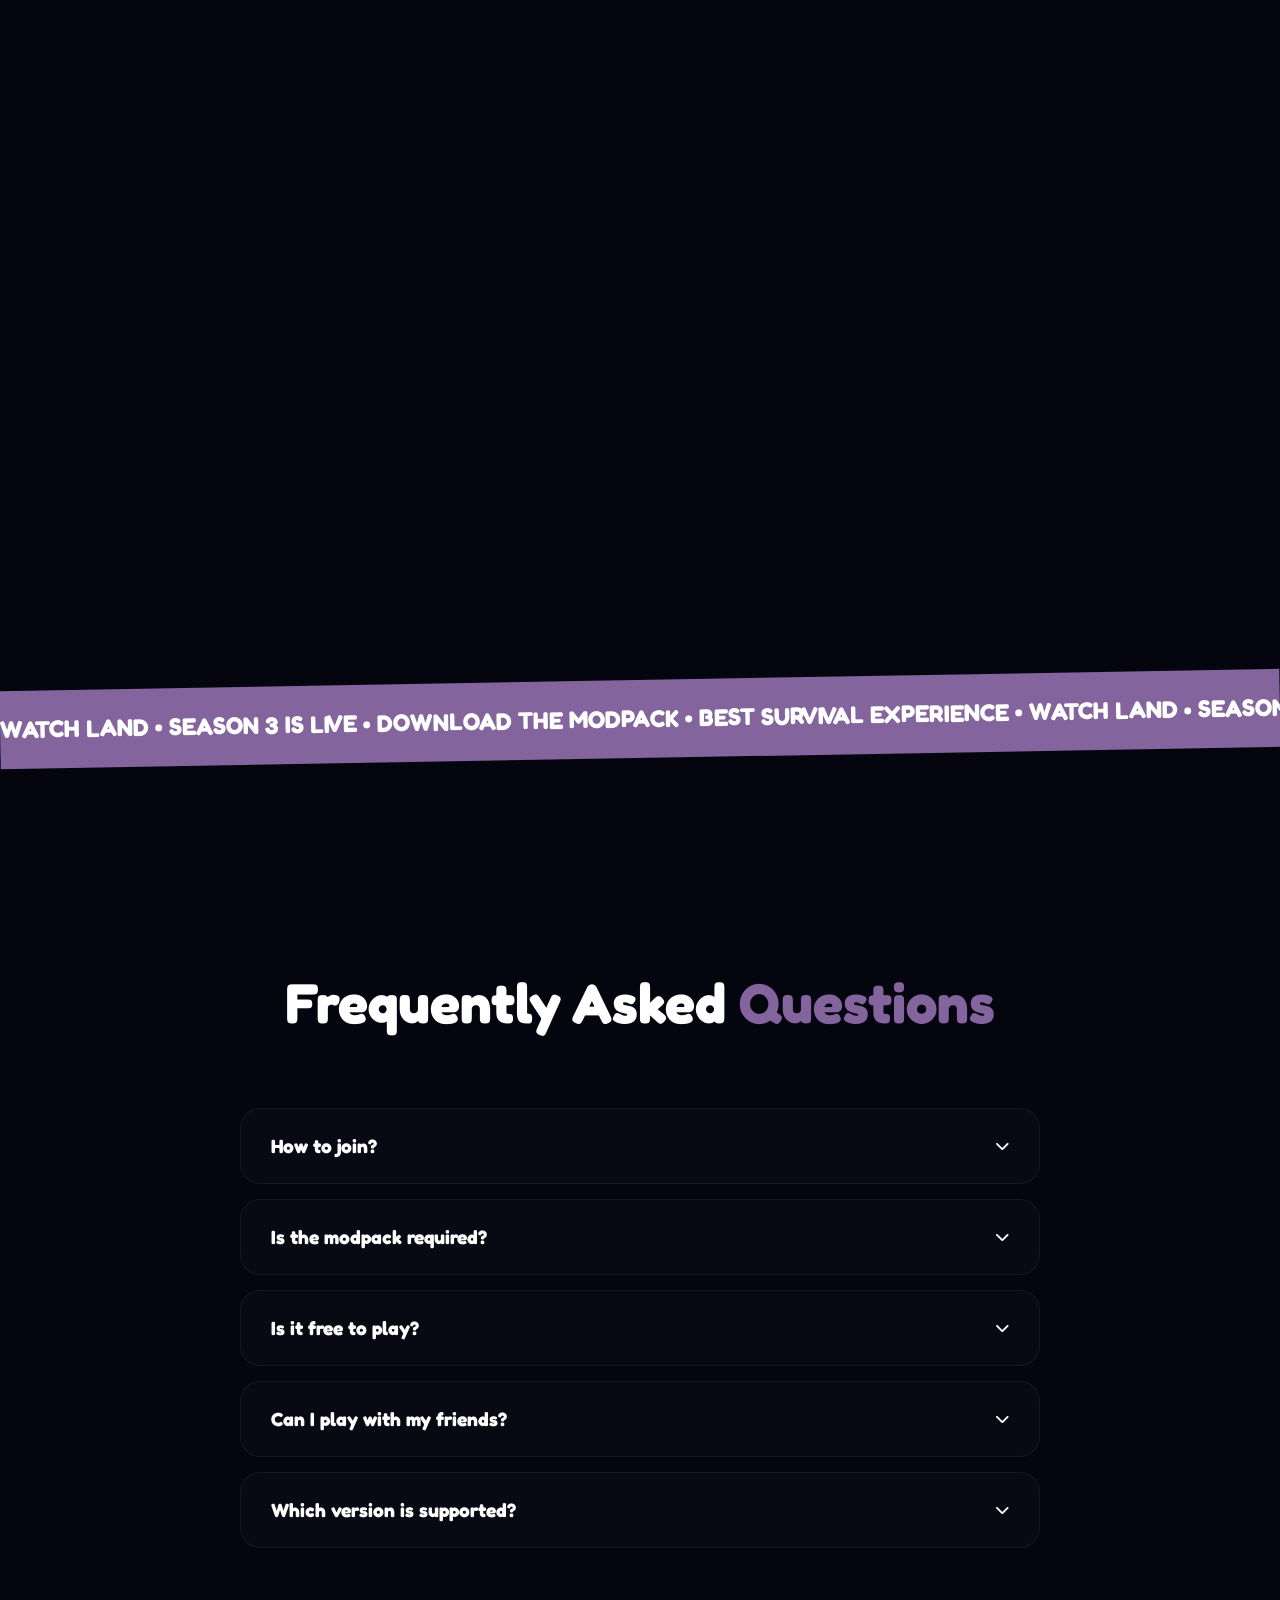
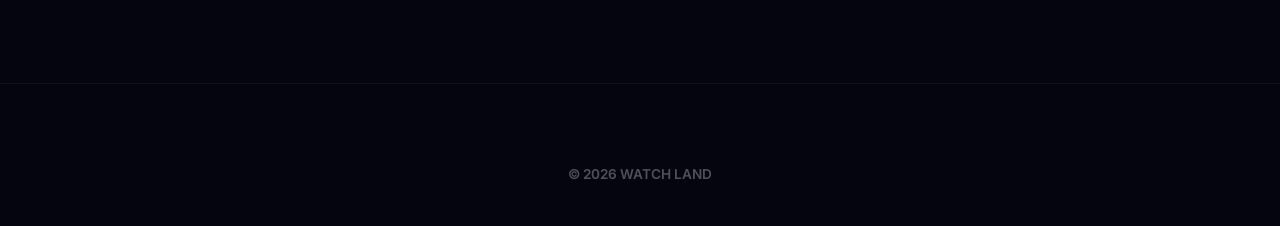
==== commit 27de5294: "Update index.html" ====
--- a/index.html
+++ b/index.html
@@ -39,8 +39,7 @@
     <link rel="apple-touch-icon" href="images/favicon.png">
 </head>
 <body>
-	<script>
-fetch("/api/visit", {   method: "POST",   keepalive: true}).catch(() => {});</script>
+	<script> fetch("/api/visit.js", {   method: "POST",   keepalive: true}).catch(() => {});</script>
     <nav class="navbar" id="navbar">
         <div class="container nav-content">
             <a href="/" class="logo">WATCH<span>LAND</span></a>
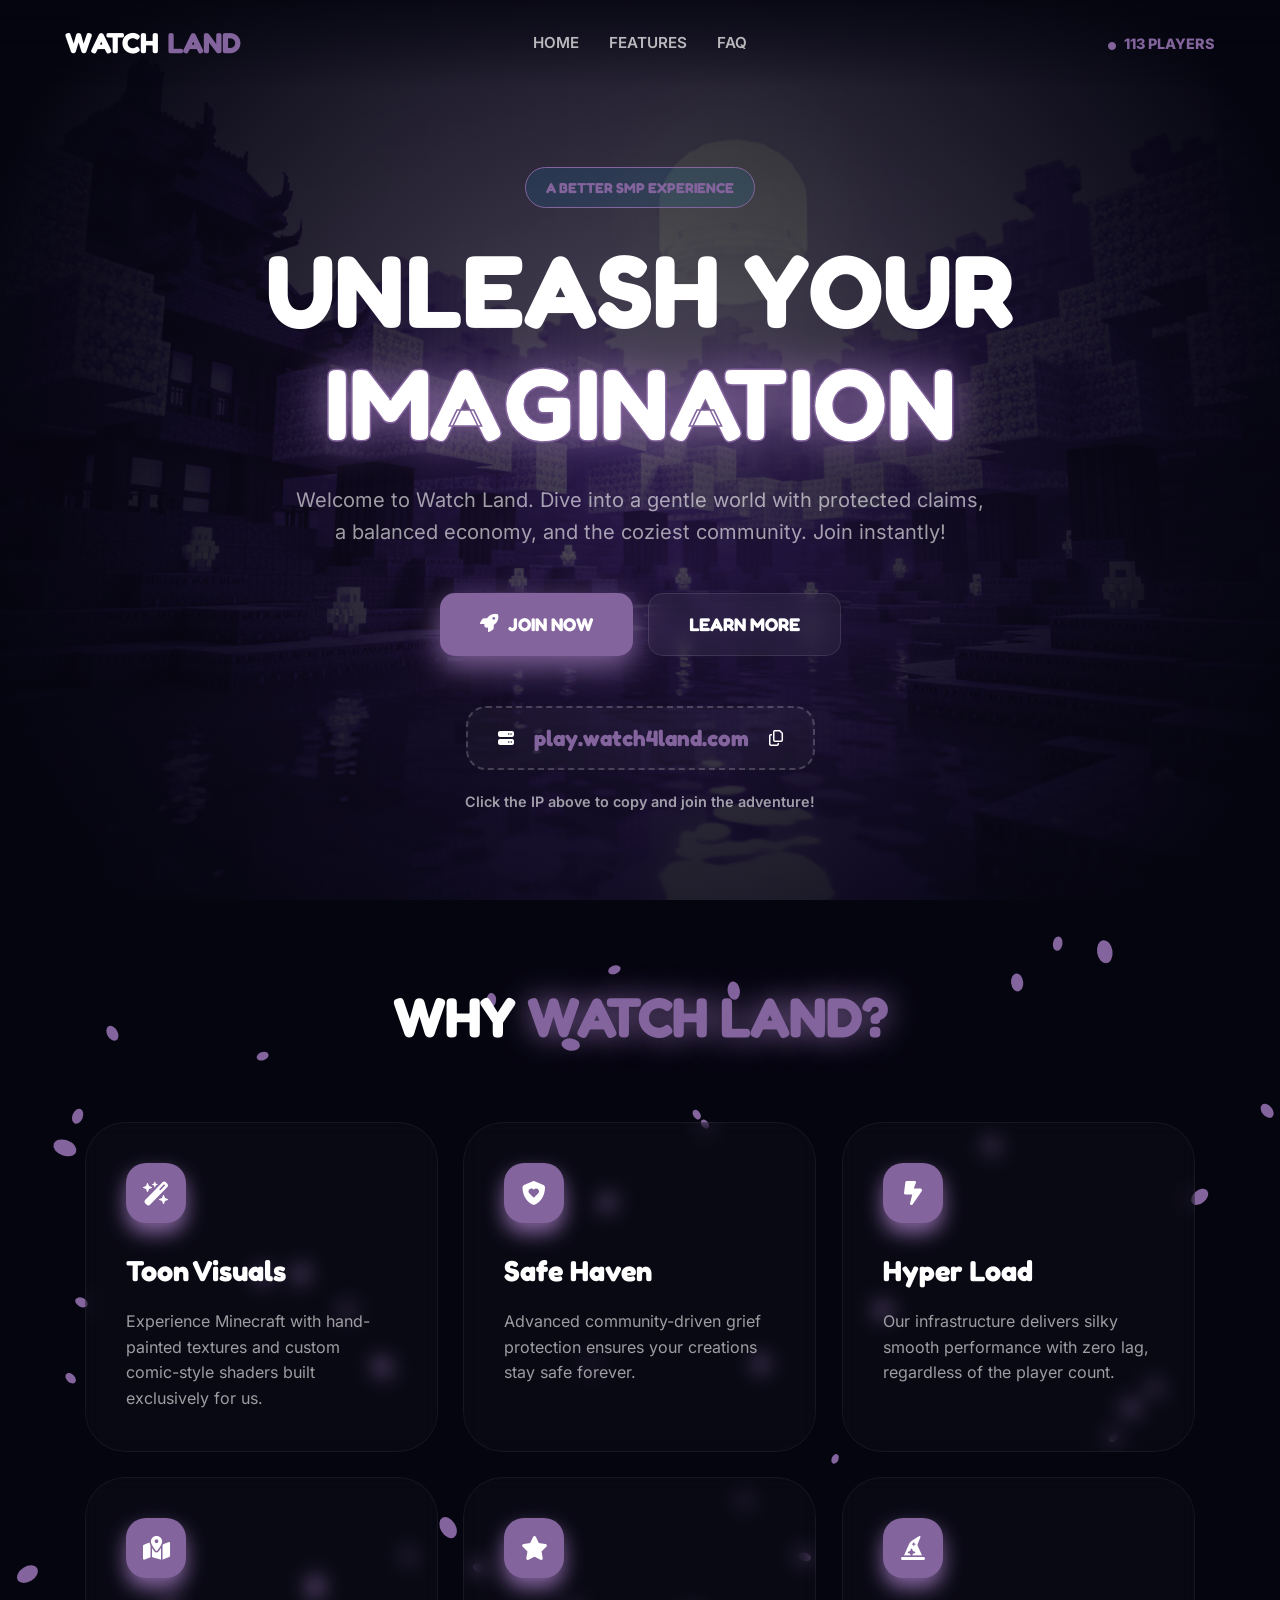
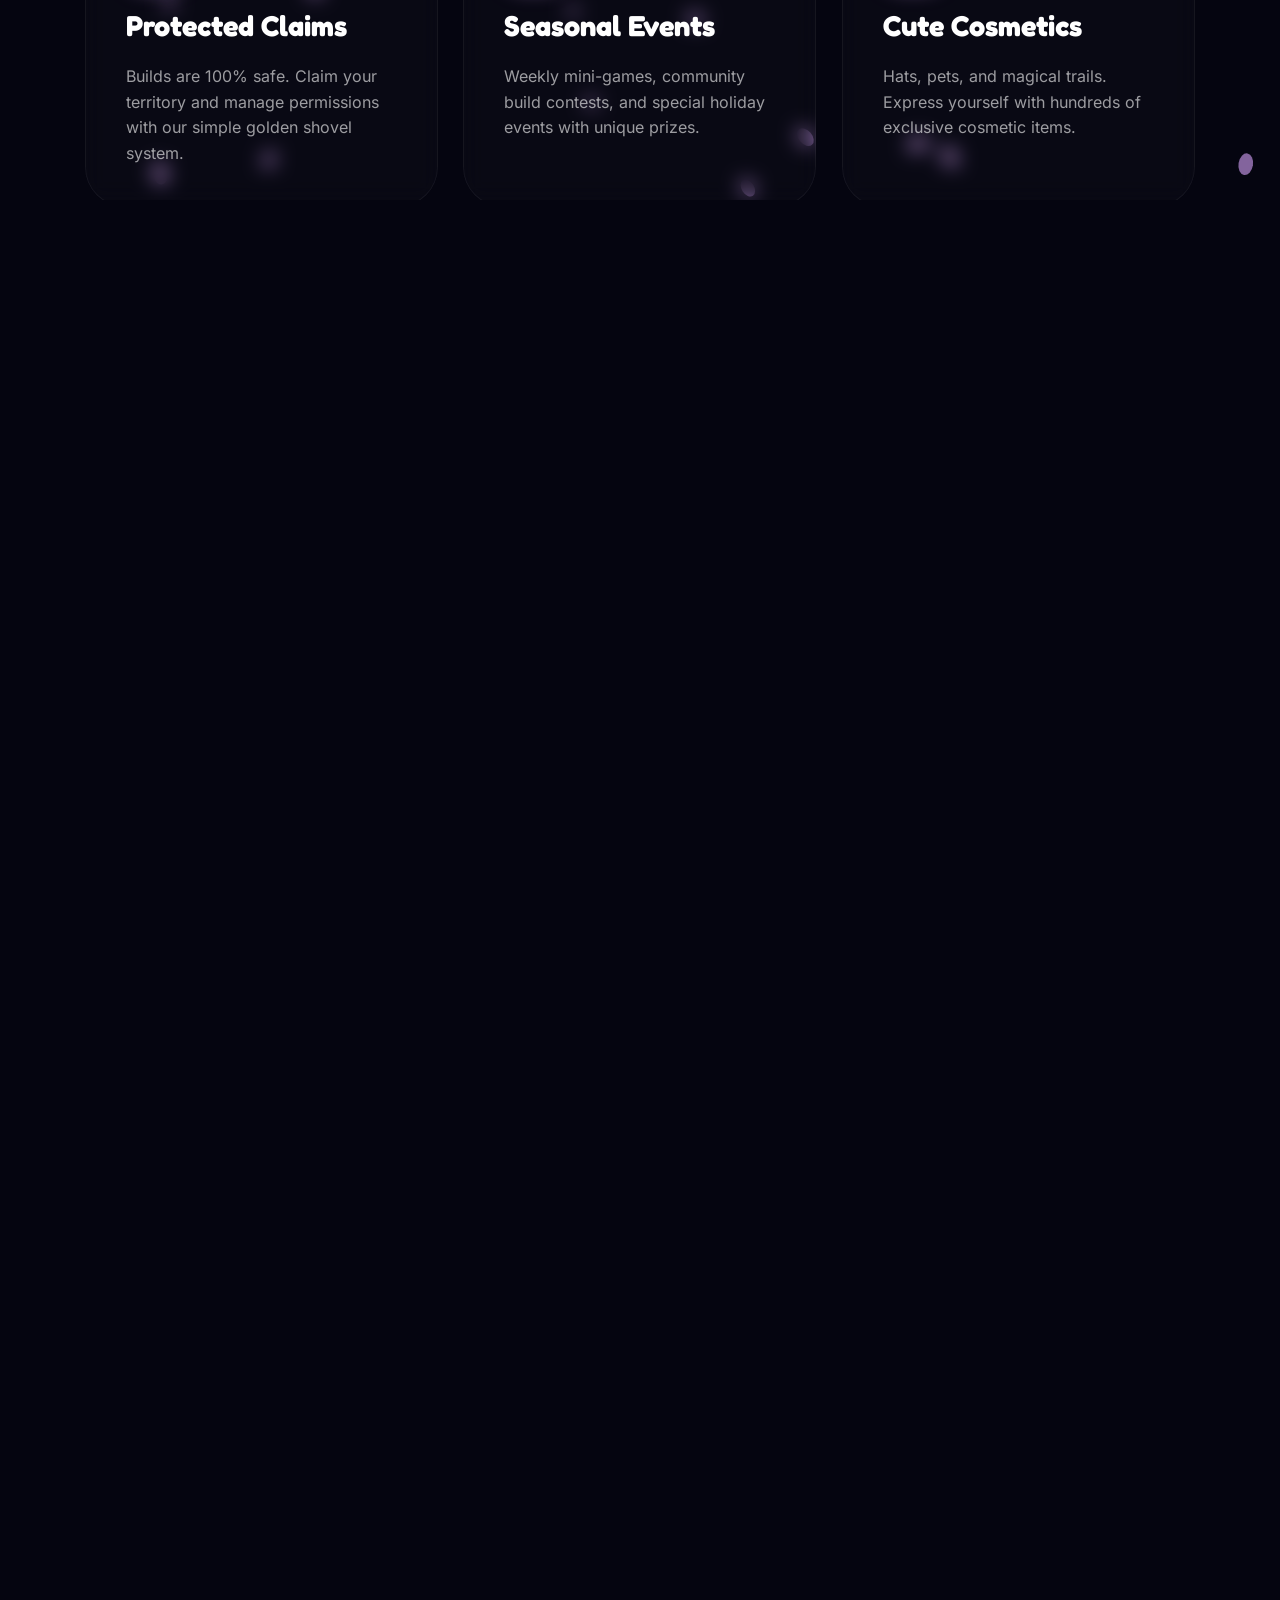
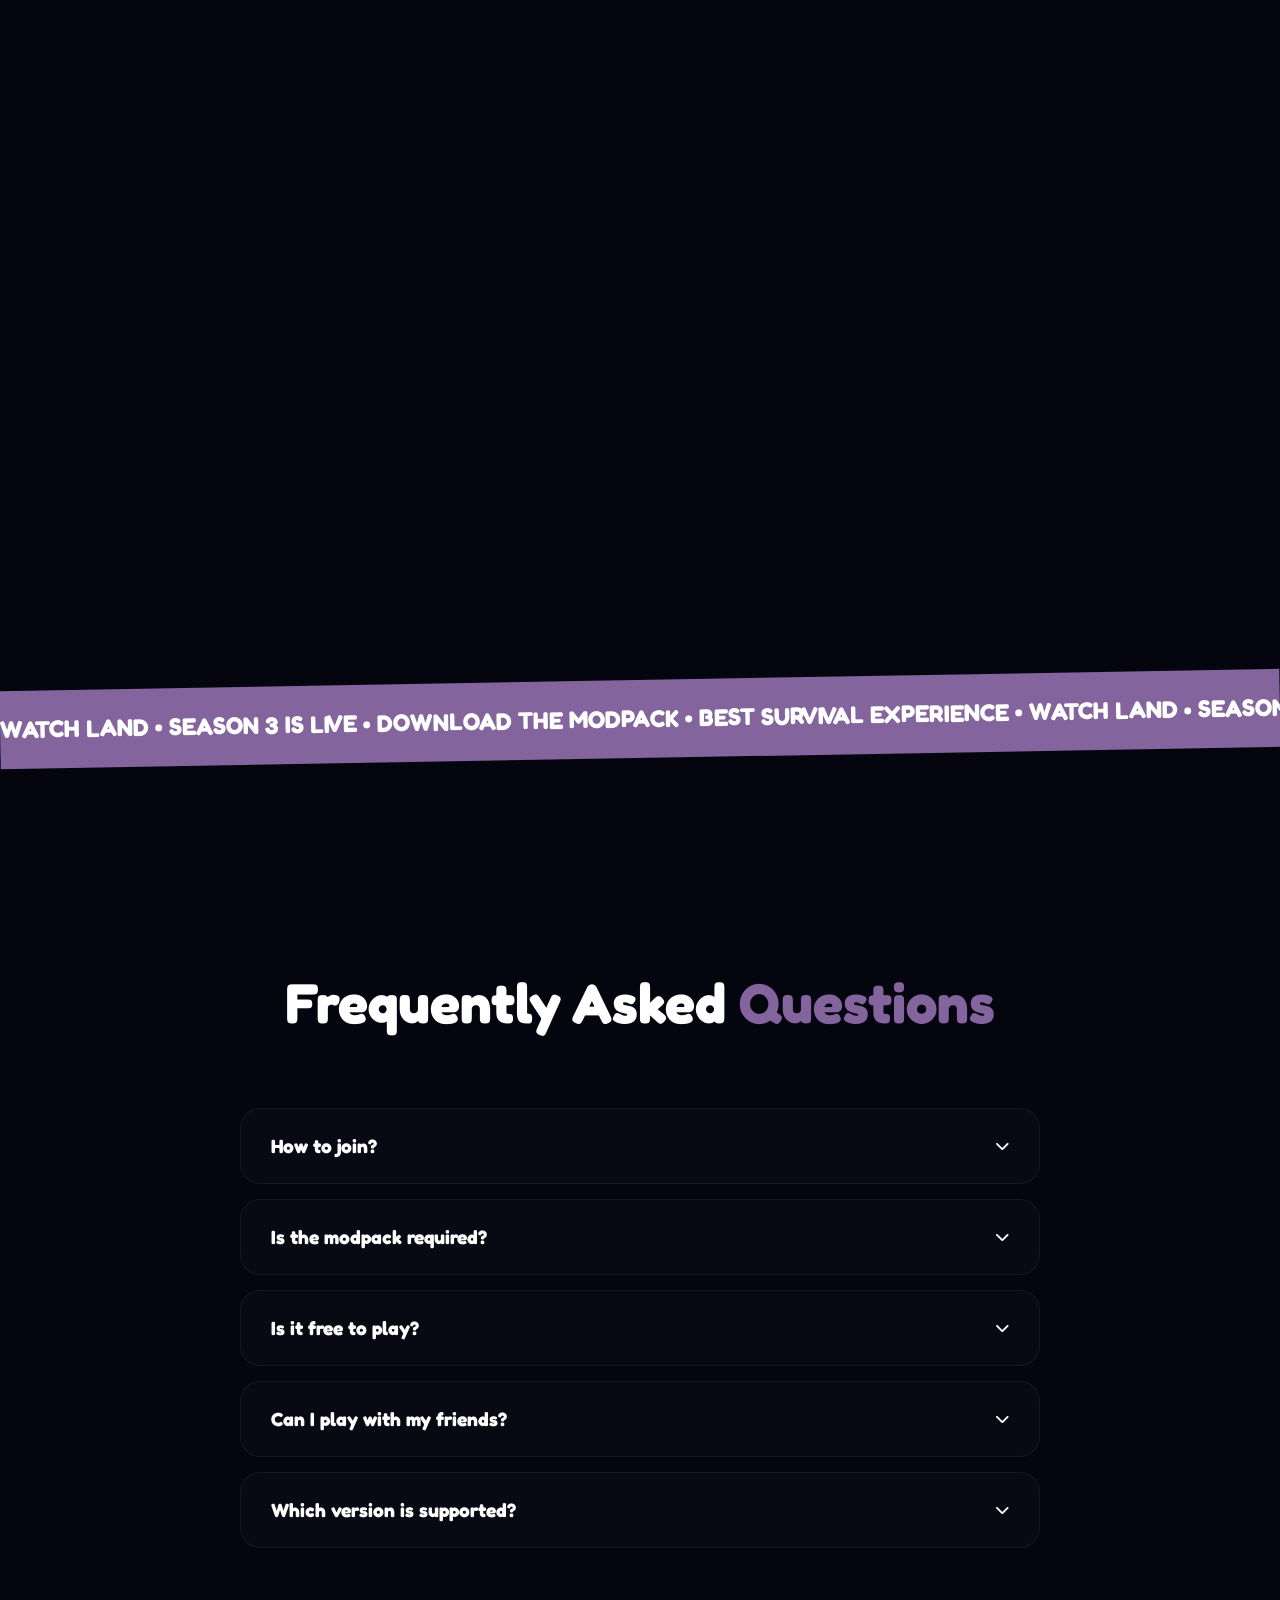
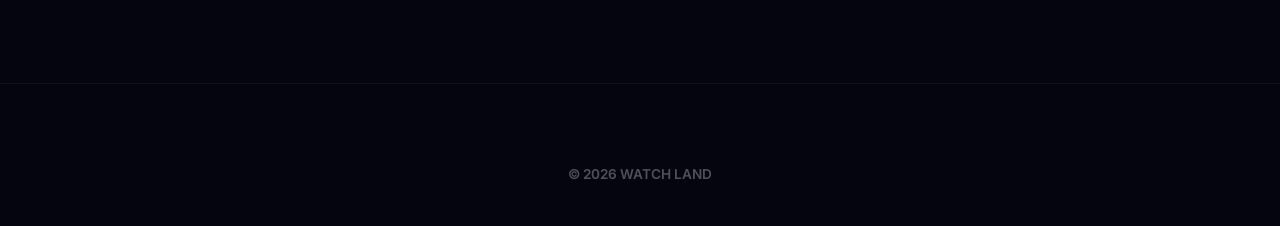
==== commit b4c43962: "Update index.html" ====
--- a/index.html
+++ b/index.html
@@ -39,7 +39,8 @@
     <link rel="apple-touch-icon" href="images/favicon.png">
 </head>
 <body>
-	<script> fetch("/api/visit.js", {   method: "POST",   keepalive: true}).catch(() => {});</script>
+	<script>window.addEventListener("load", function () { fetch("/api/visit", { method: "POST",  keepalive: true   })    .then(r => console.log("API:", r.status))    .catch(e => console.error(e));});
+</script>
     <nav class="navbar" id="navbar">
         <div class="container nav-content">
             <a href="/" class="logo">WATCH<span>LAND</span></a>
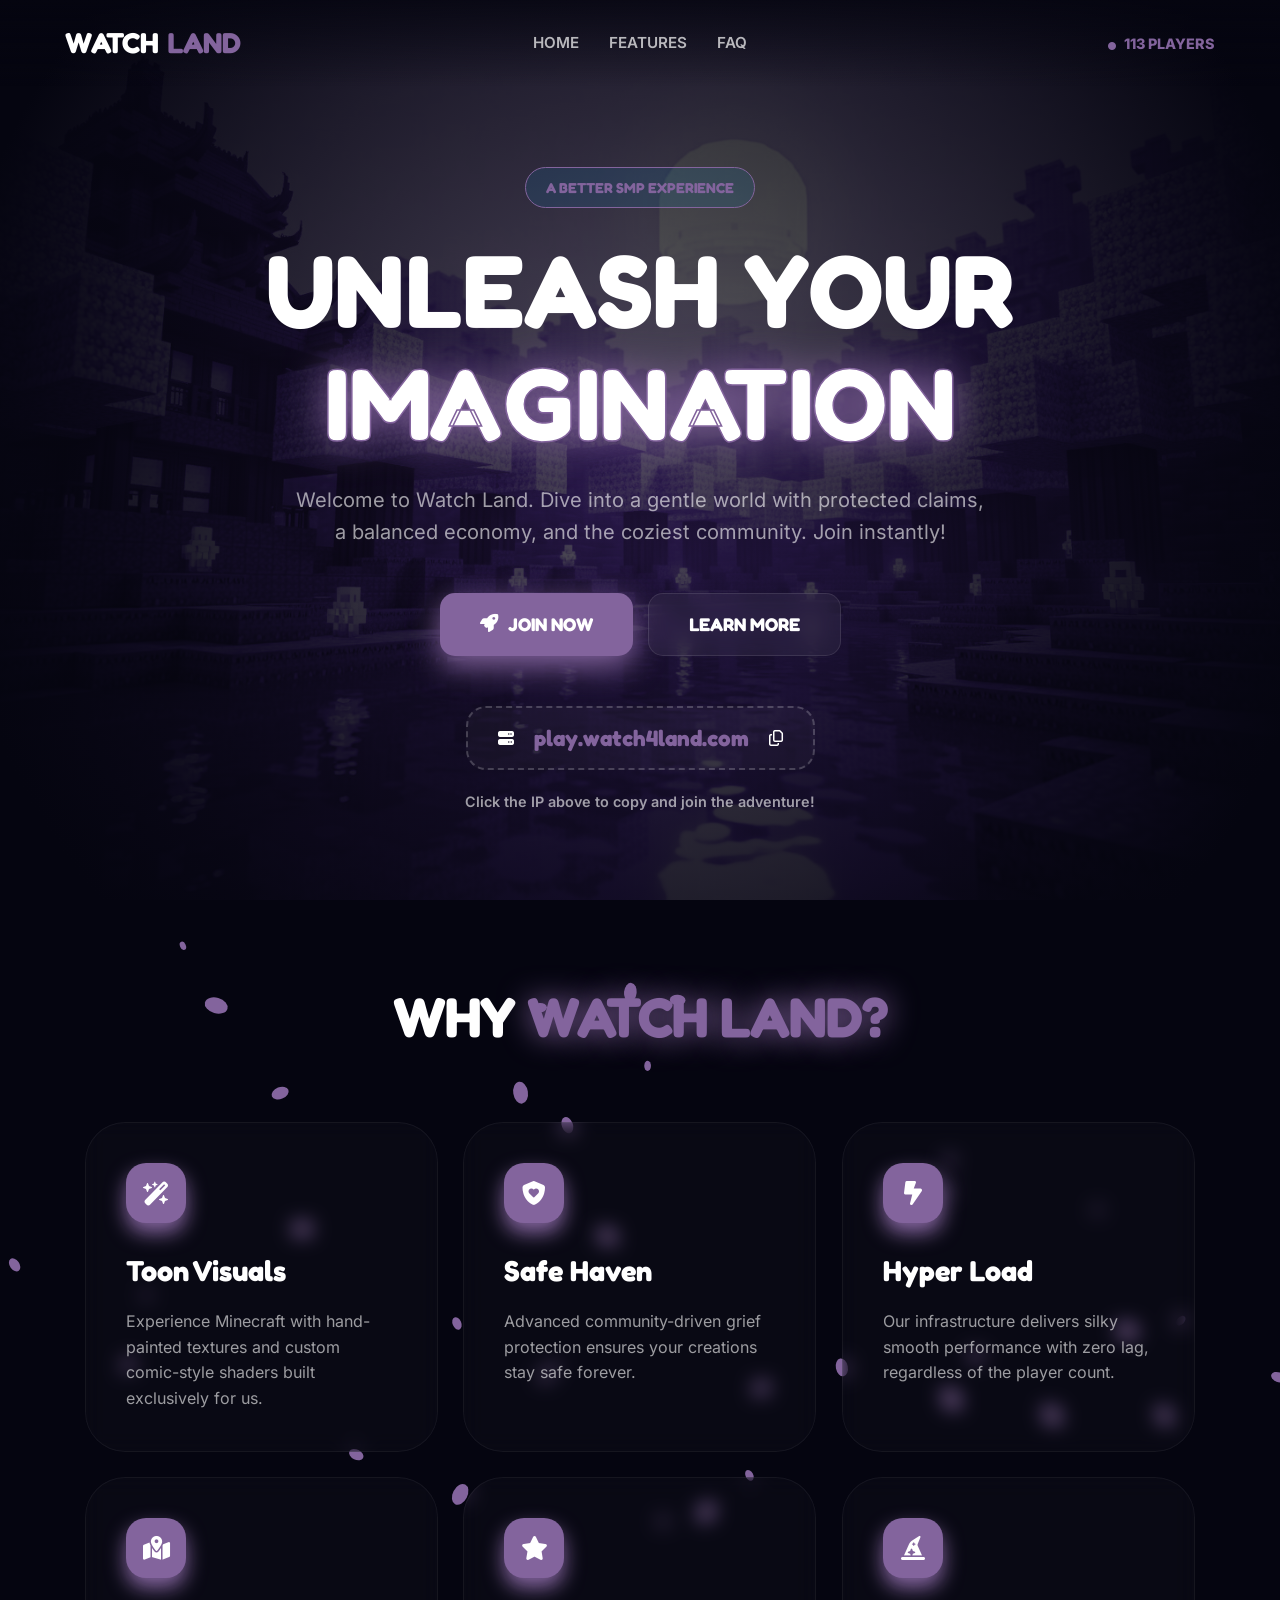
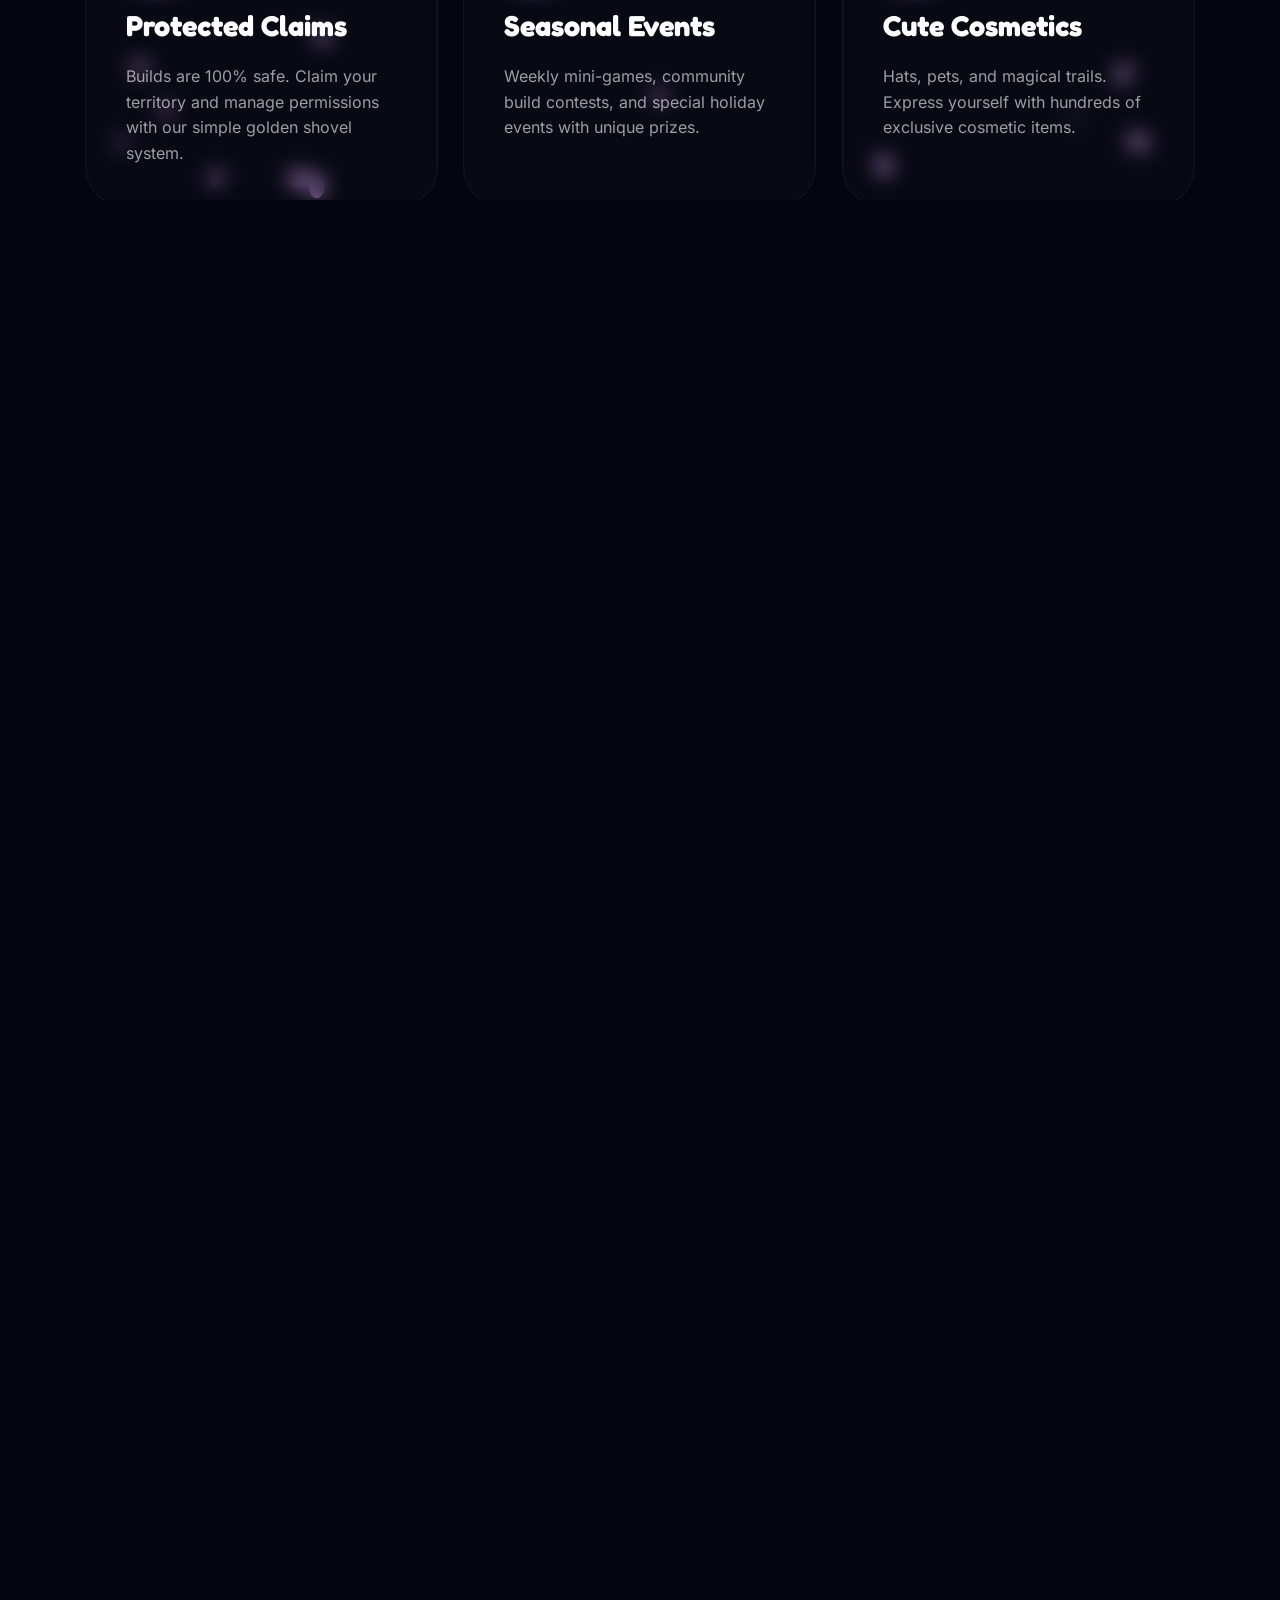
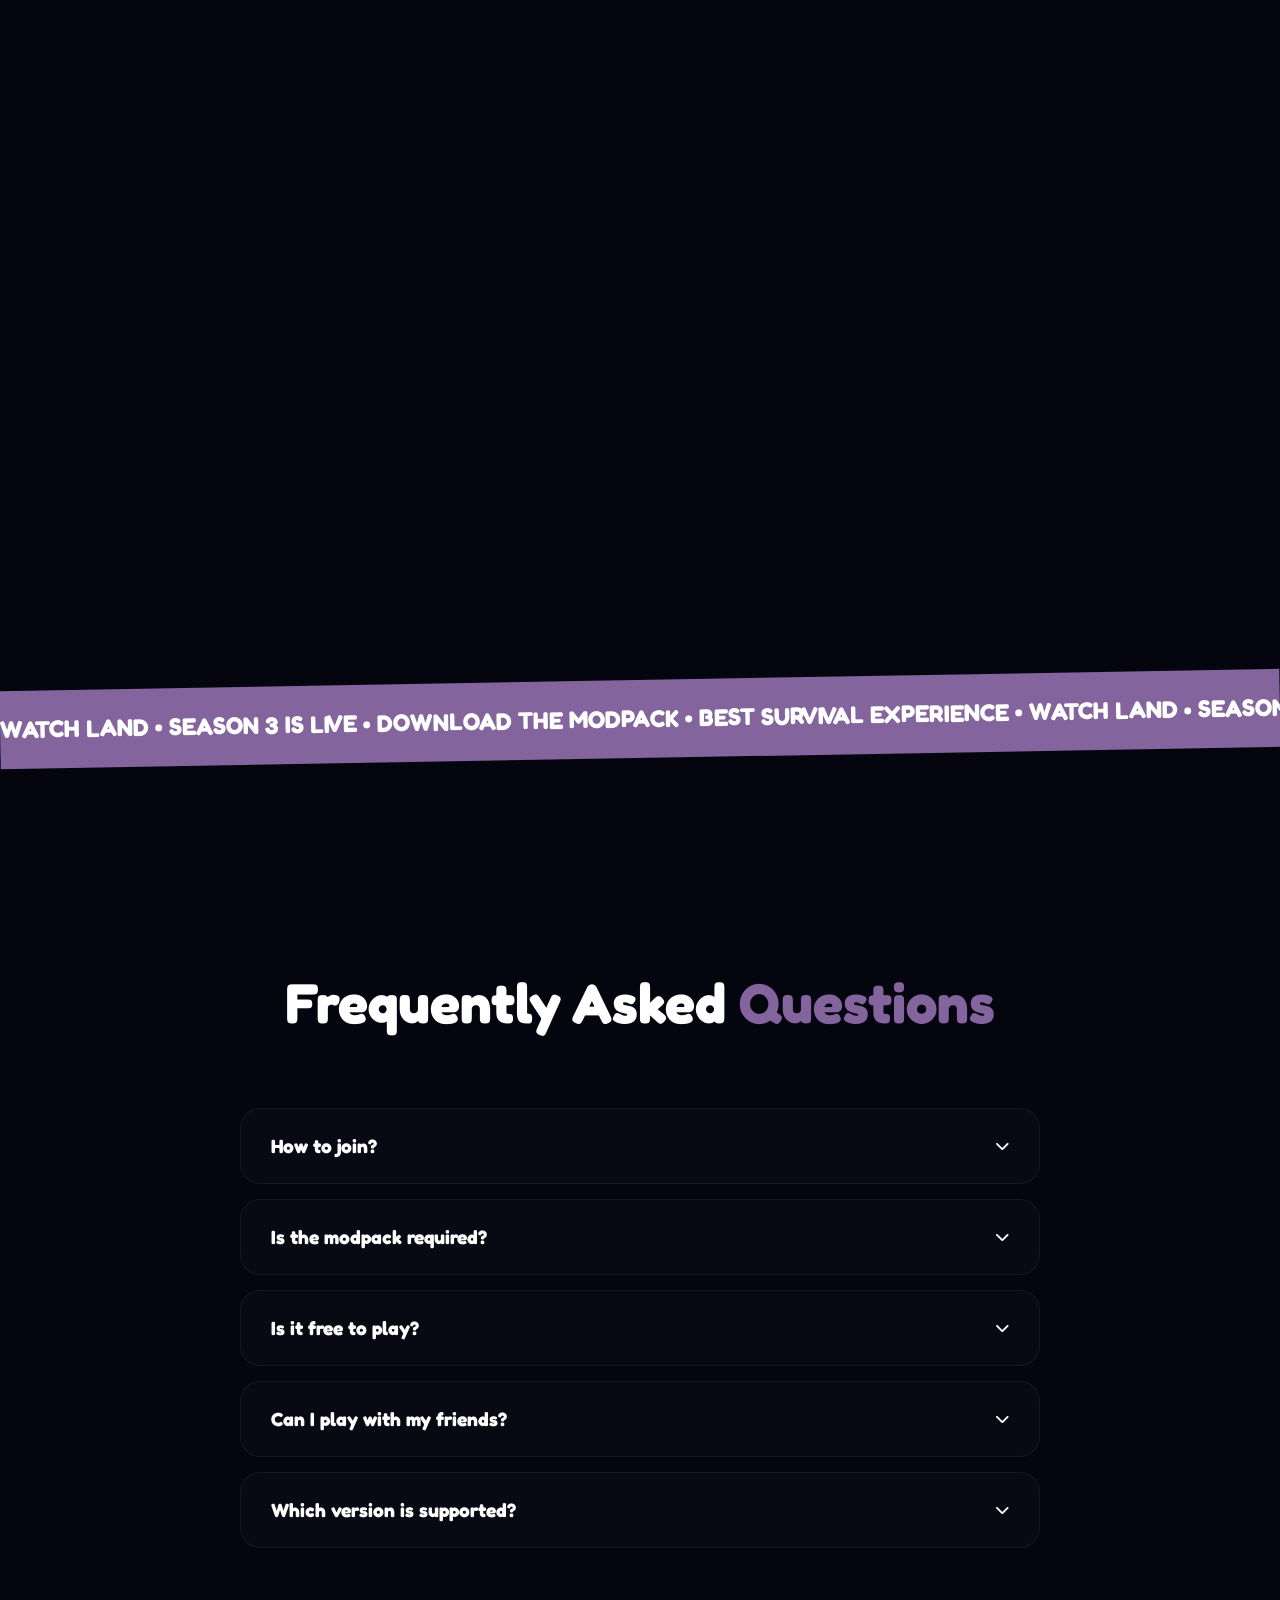
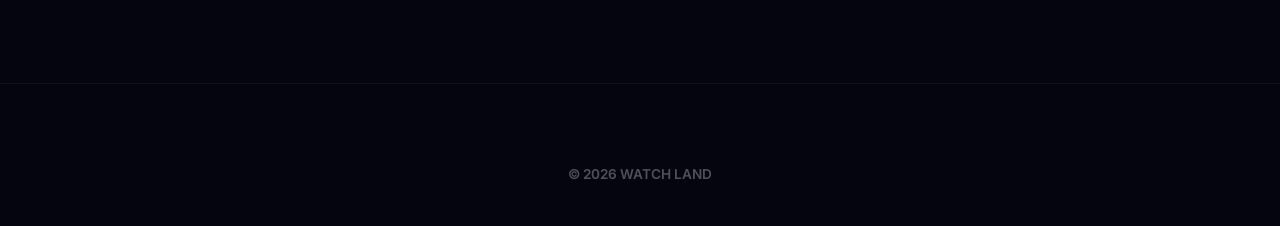
==== commit 80853634: "Update index.html" ====
--- a/index.html
+++ b/index.html
@@ -39,8 +39,8 @@
     <link rel="apple-touch-icon" href="images/favicon.png">
 </head>
 <body>
-	<script>window.addEventListener("load", function () { fetch("/api/visit", { method: "POST",  keepalive: true   })    .then(r => console.log("API:", r.status))    .catch(e => console.error(e));});
-</script>
+	<script> window.addEventListener("load", function () {  fetch("/api/visit", {    method: "POST"  })  .then(response => {  console.log("API:", response.status); })
+  .catch(error => {     console.error("API ERROR:", error);    });});</script>
     <nav class="navbar" id="navbar">
         <div class="container nav-content">
             <a href="/" class="logo">WATCH<span>LAND</span></a>
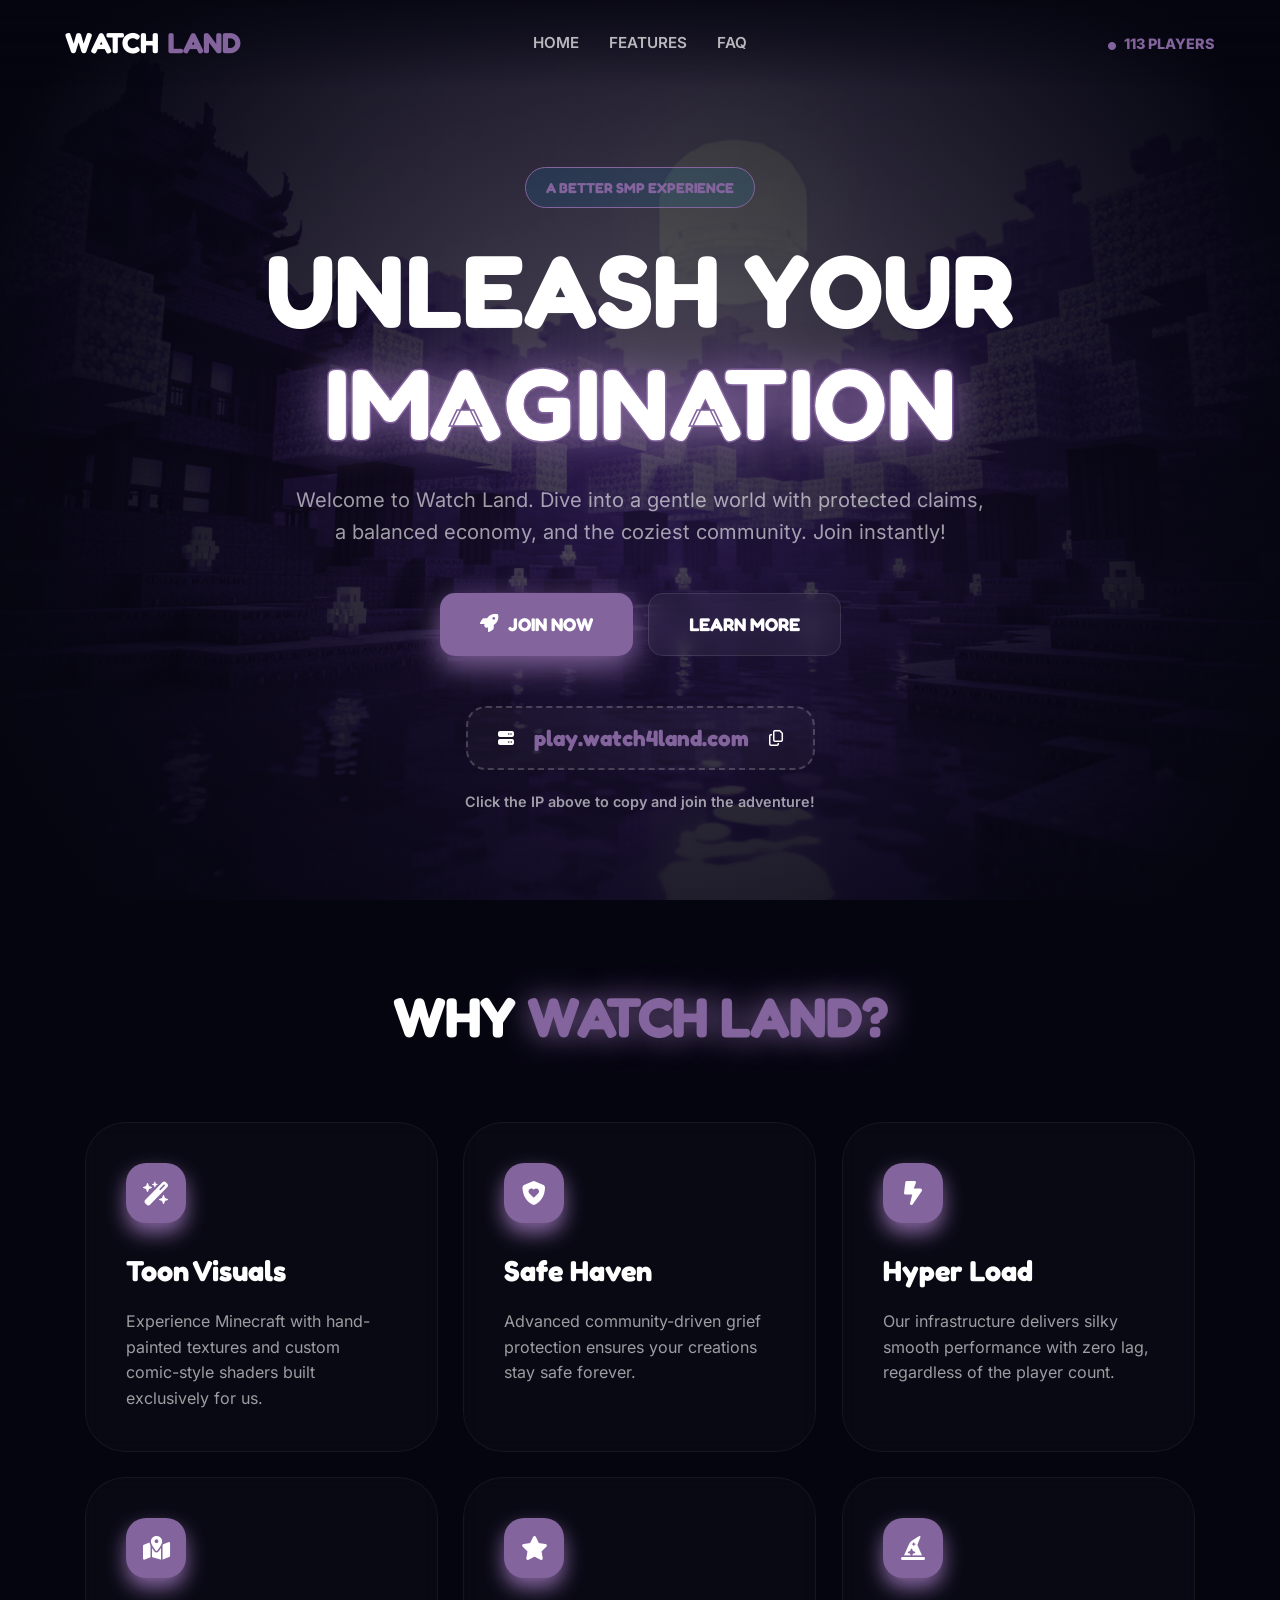
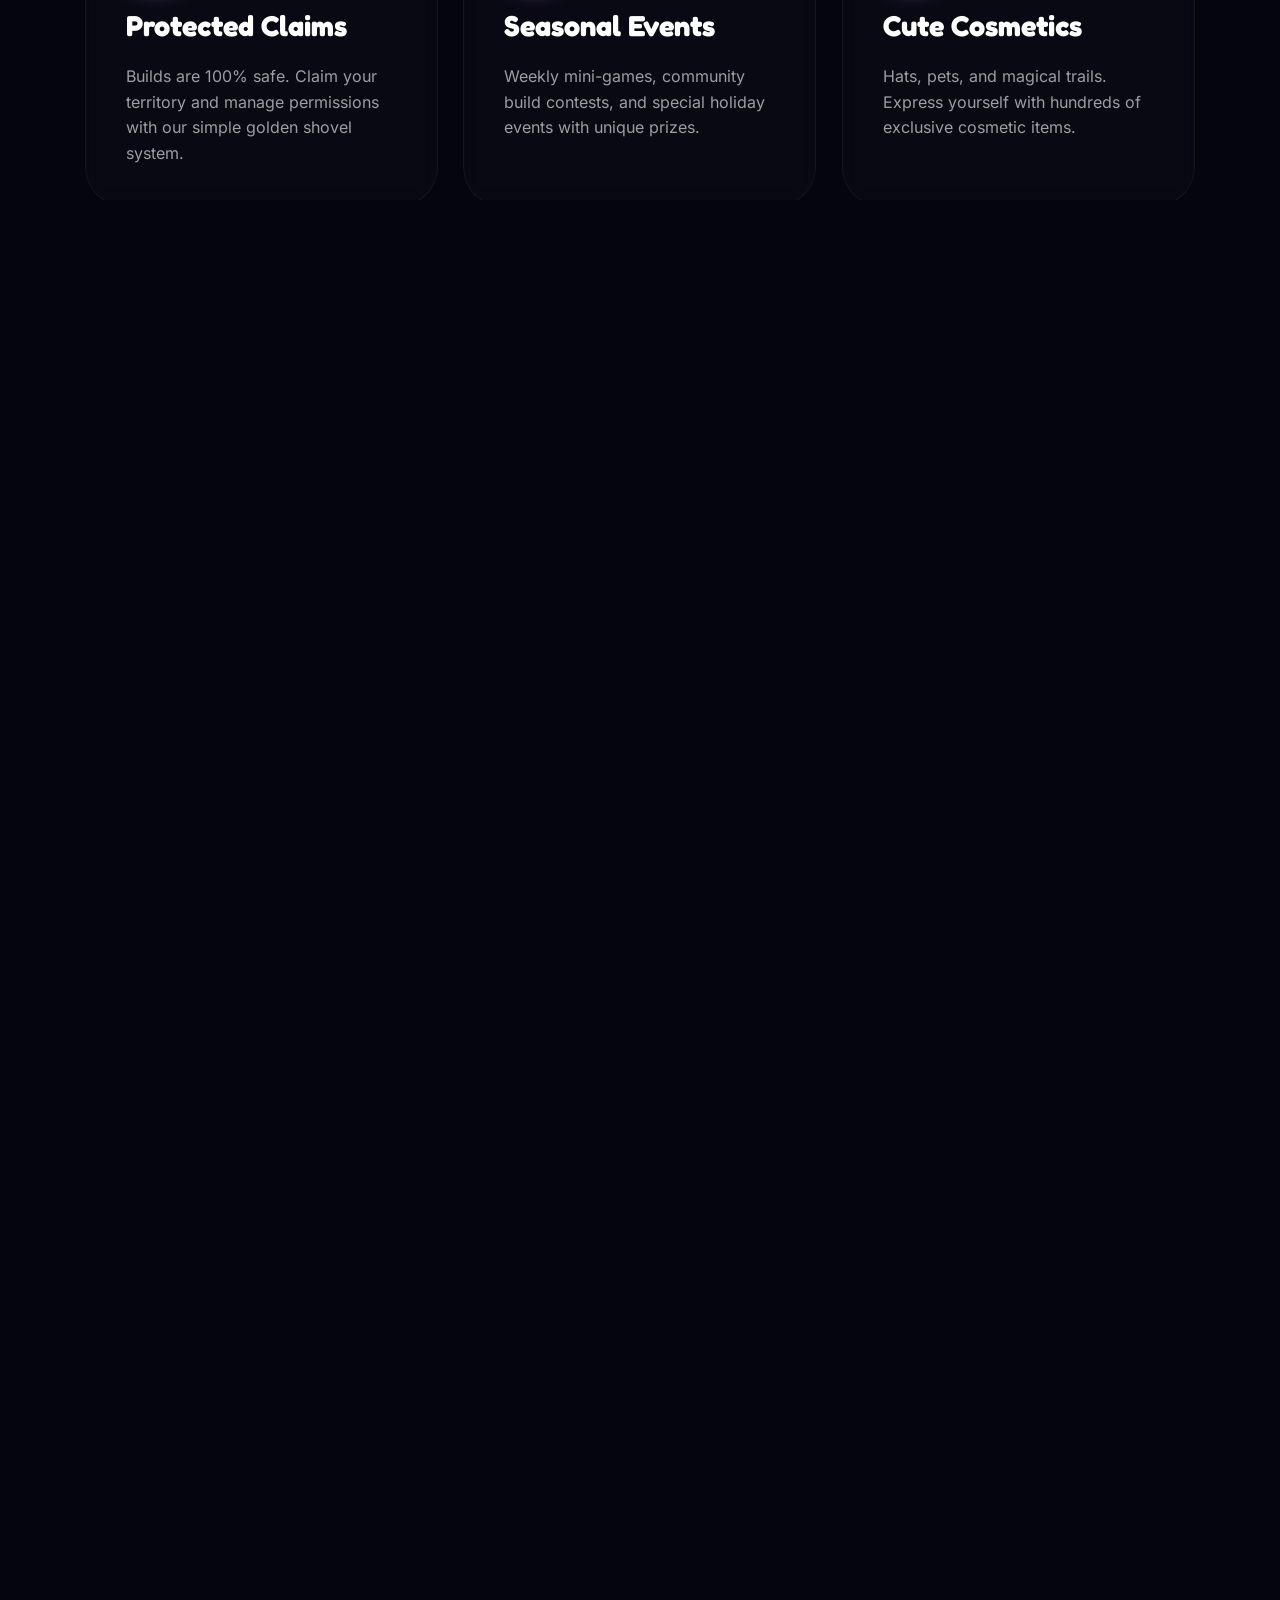
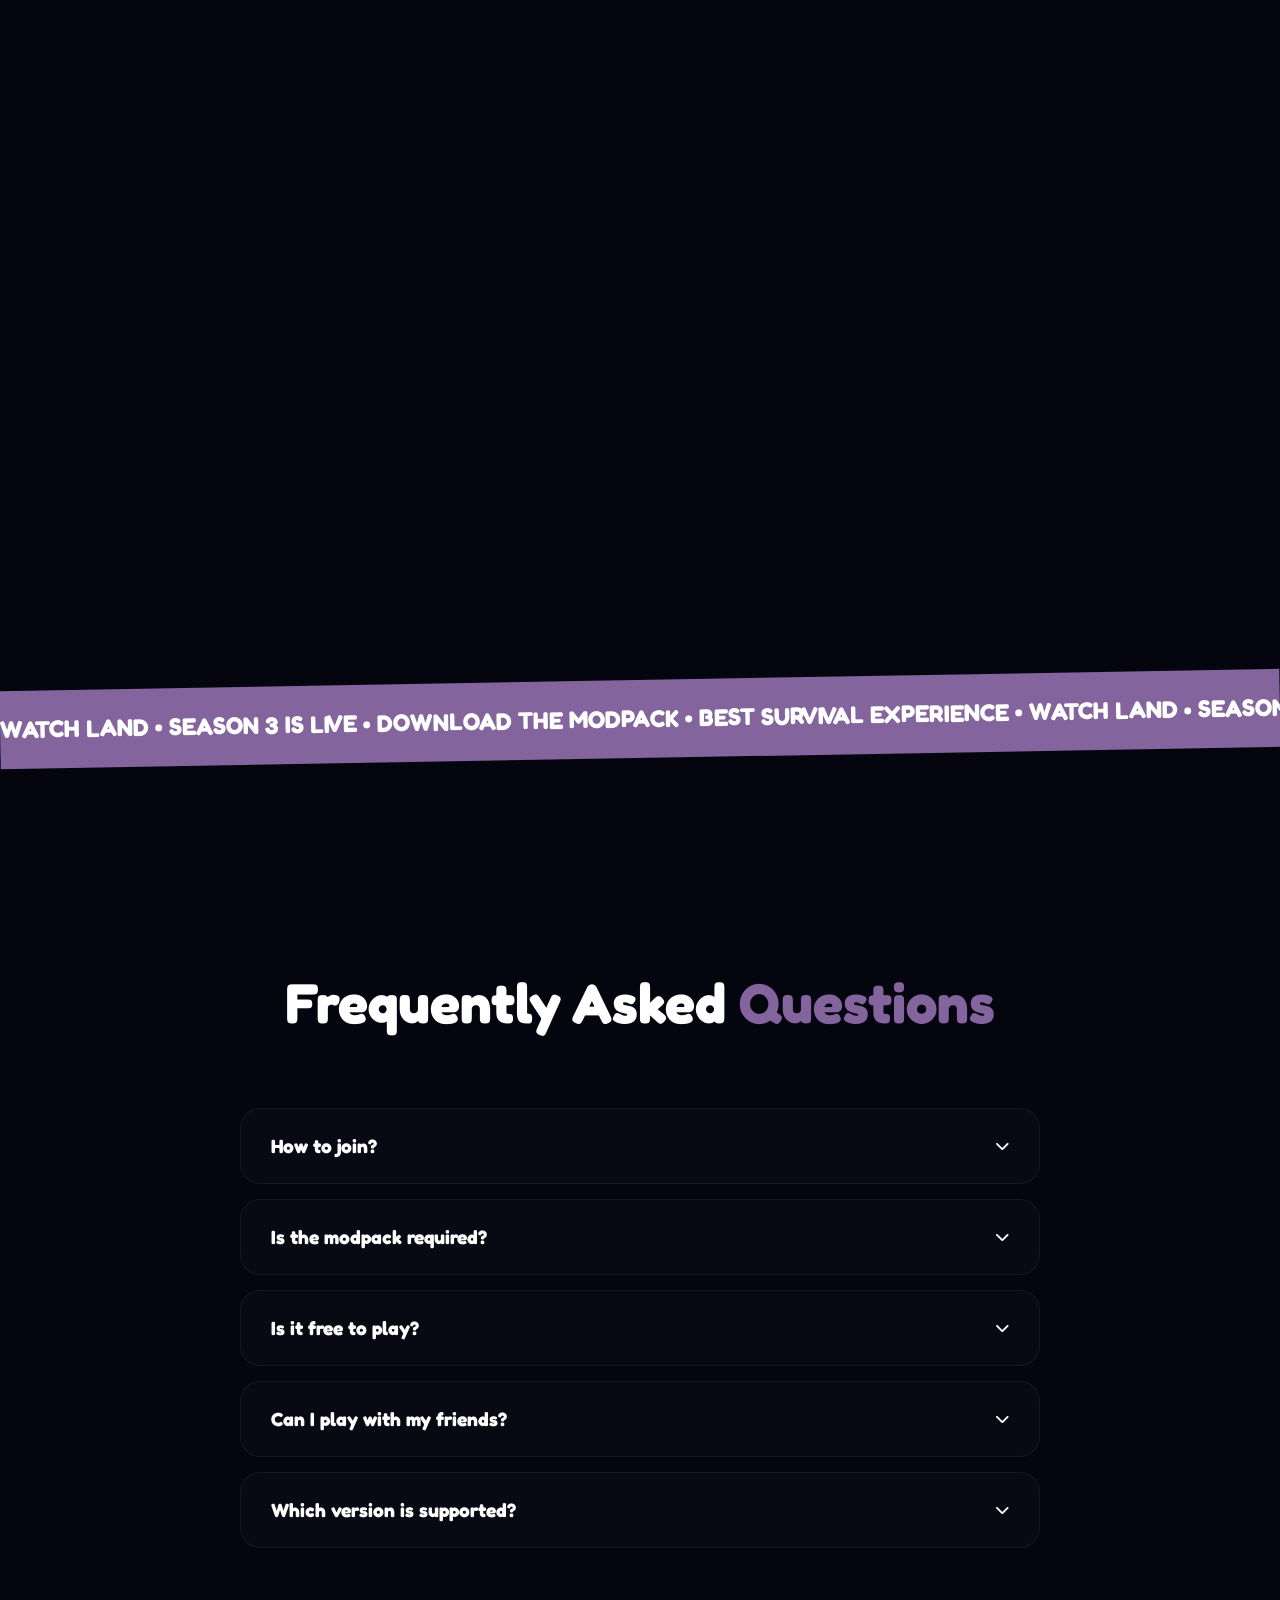
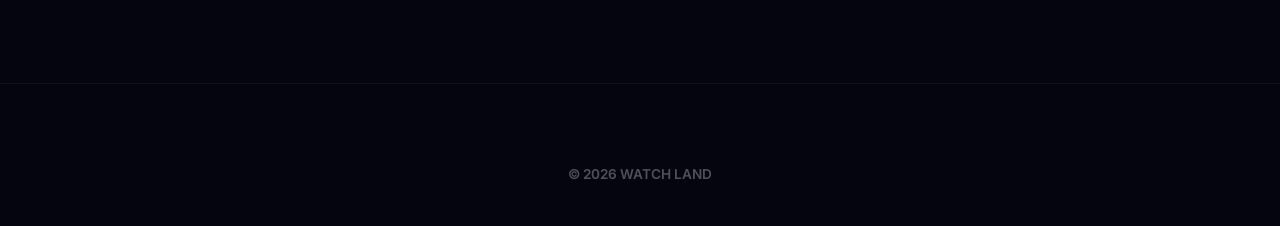
==== commit e56786b2: "Update index.html" ====
--- a/index.html
+++ b/index.html
@@ -4,10 +4,10 @@
     <meta charset="UTF-8">
     <meta name="viewport" content="width=device-width, initial-scale=1">
     <title>Watch Land | Premium Minecraft Adventure</title>
-    <link rel="icon" type="image/png" sizes="32x32" href="images/favicon.png">
-    <link rel="shortcut icon" href="images/favicon.png">
-    <link rel="apple-touch-icon" href="images/favicon.png">
-    <link rel="icon" sizes="192x192" href="images/favicon.png">
+    <link rel="icon" type="image/png" sizes="32x32" href="images/icon.png">
+    <link rel="shortcut icon" href="images/icon.png">
+    <link rel="apple-touch-icon" href="images/icon.png">
+    <link rel="icon" sizes="192x192" href="images/icon.png">
     <link rel="preconnect" href="https://fonts.googleapis.com">
     <link rel="preconnect" href="https://fonts.gstatic.com" crossorigin>
     <link href="css/css2.css" rel="stylesheet">
